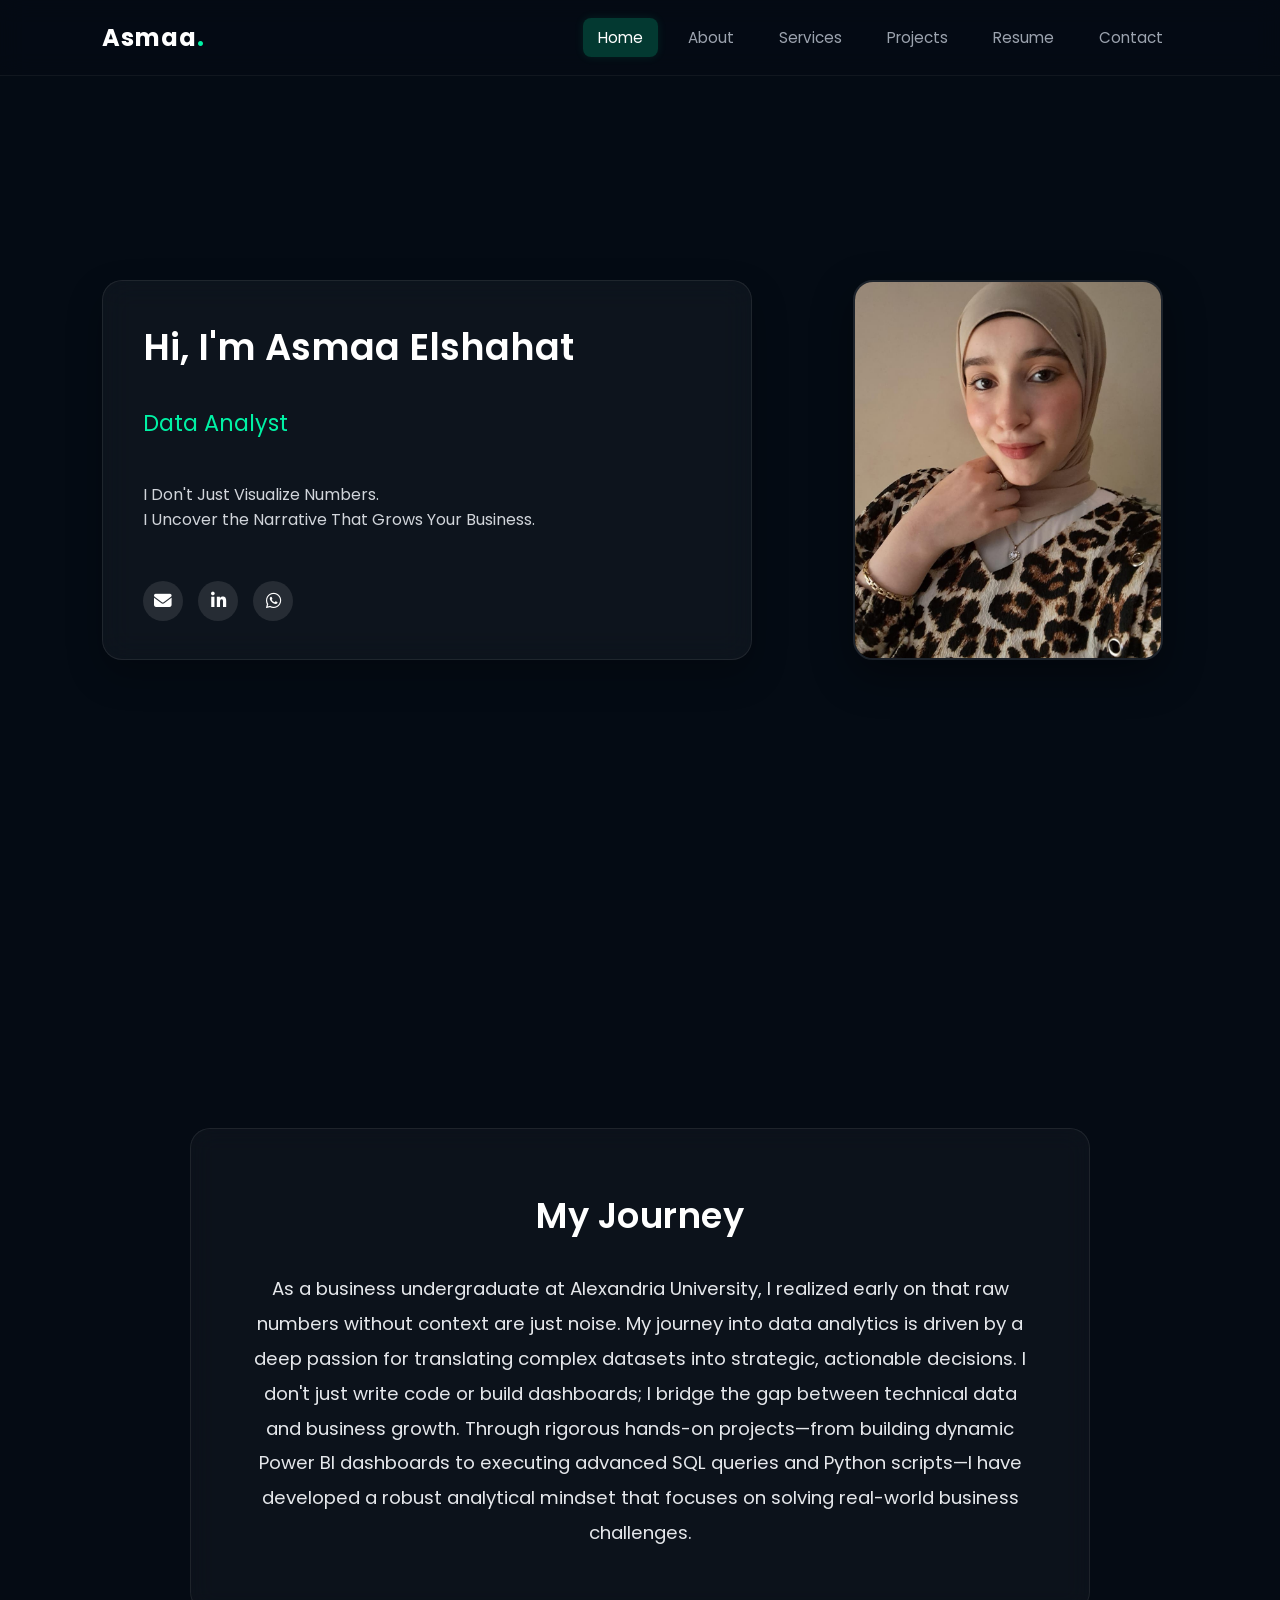
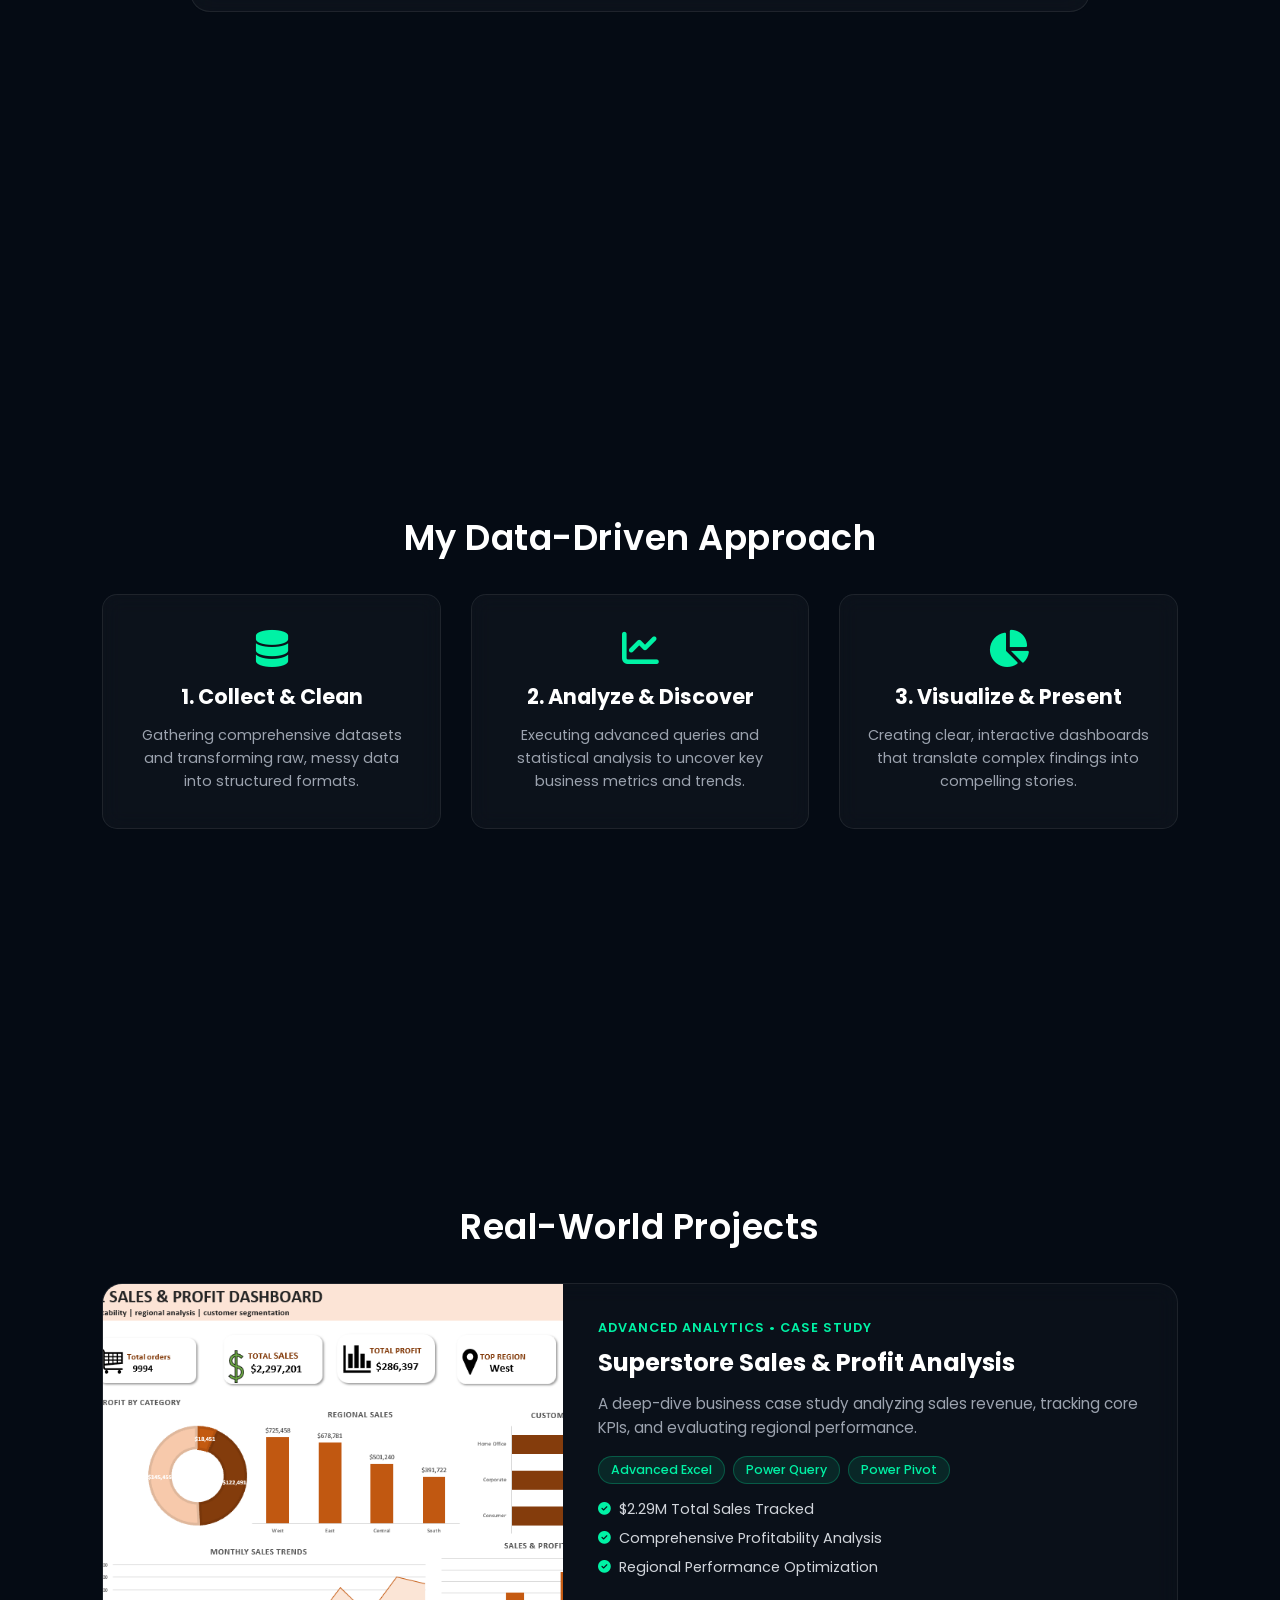
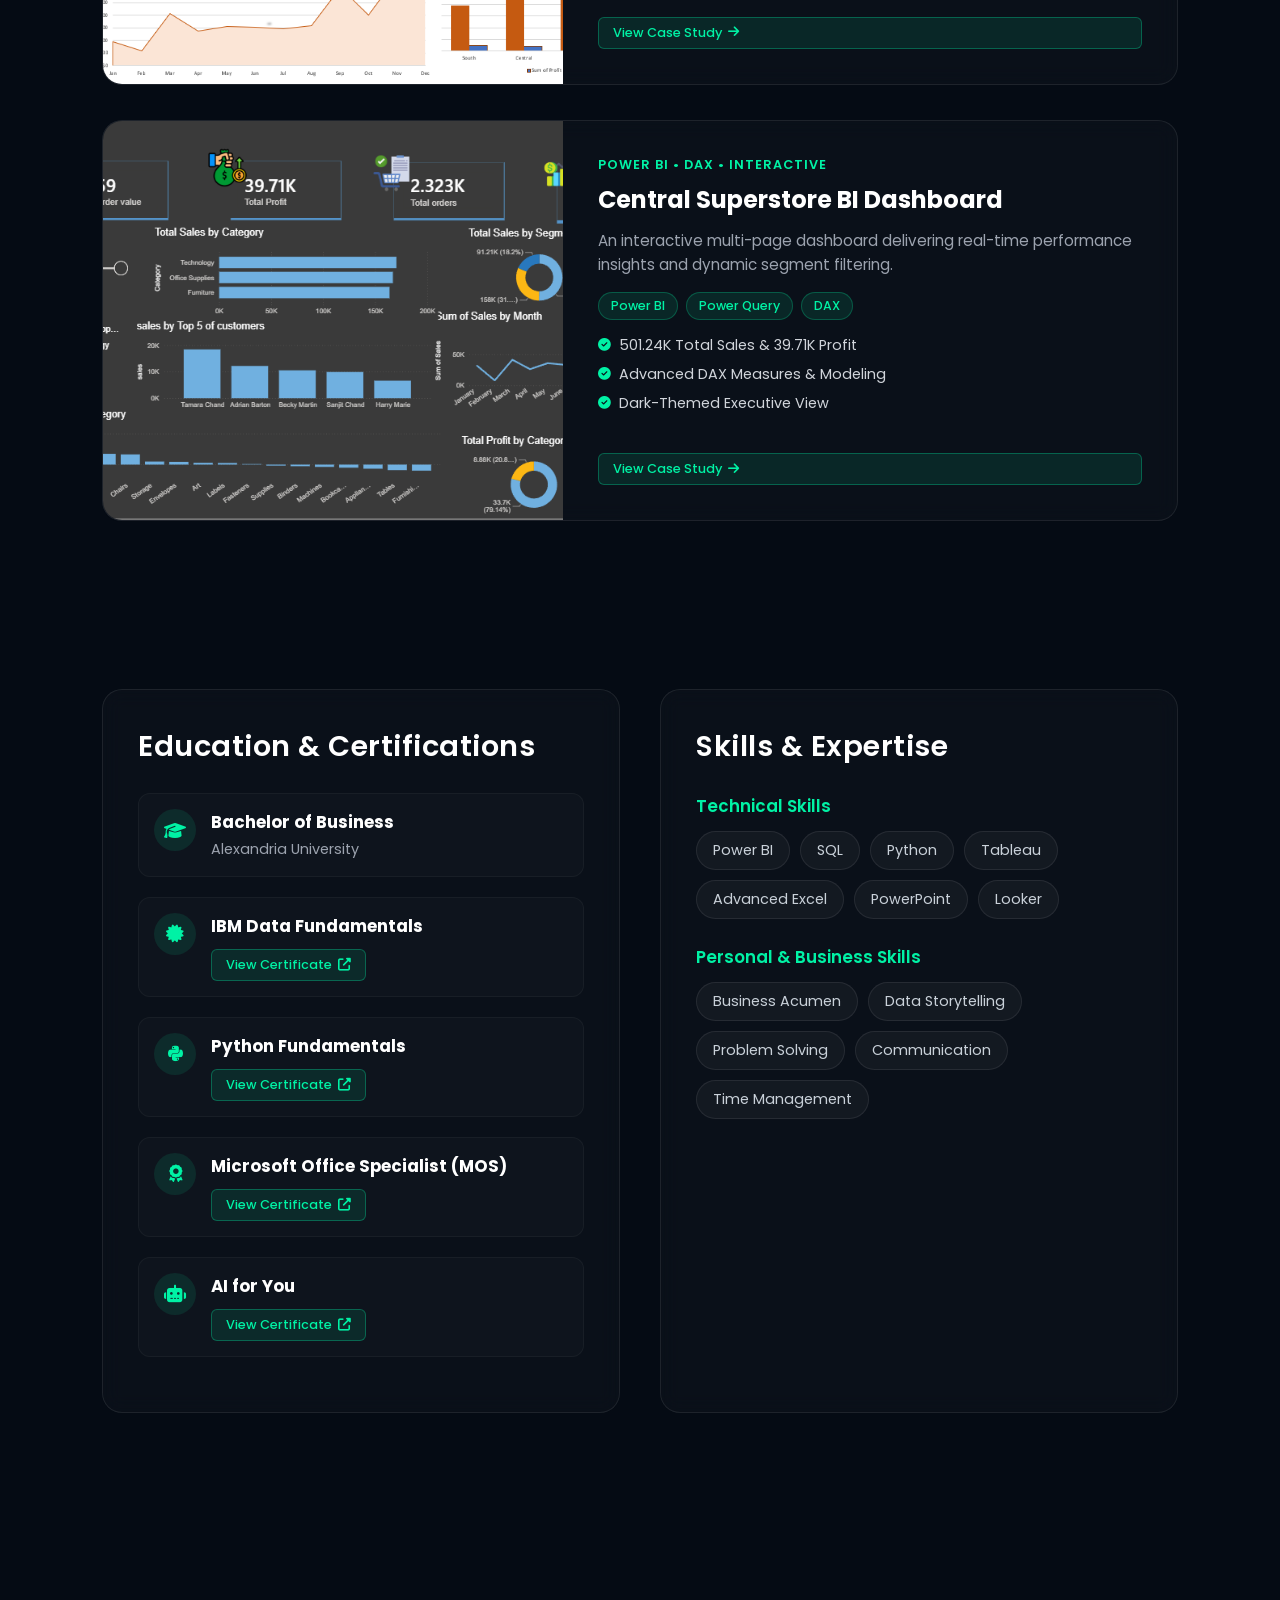
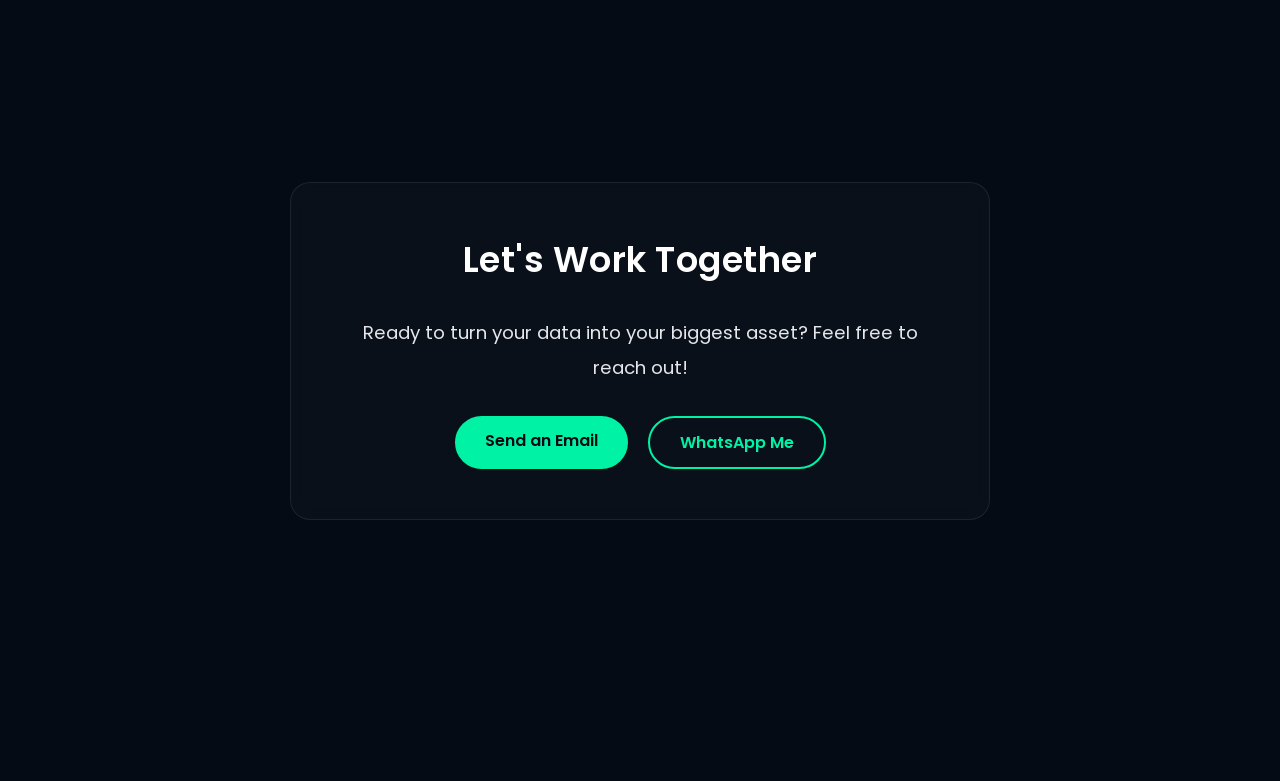
==== index.html @ bcb210ab "Add files via upload" ====
<!DOCTYPE html>
<html lang="en">
<head>
    <meta charset="UTF-8">
    <meta name="viewport" content="width=device-width, initial-scale=1.0">
    <title>Asmaa Elshahat | Data Analyst</title>
    <!-- خطوط جوجل -->
    <link href="https://fonts.googleapis.com/css2?family=Poppins:wght@300;400;500;600;700&display=swap" rel="stylesheet">
    <!-- الأيقونات -->
    <link rel="stylesheet" href="https://cdnjs.cloudflare.com/ajax/libs/font-awesome/6.4.0/css/all.min.css">
    <link rel="stylesheet" href="style.css">
</head>
<body>

    <!-- فيديو الخلفية -->
    <video autoplay muted loop playsinline preload="auto" id="bg-video">
        <source src="bg-video.mp4" type="video/mp4">
    </video>
    <div class="overlay"></div>

    <!-- شريط التنقل العلوي -->
    <header class="navbar">
        <div class="nav-brand">Asmaa<span>.</span></div>
        <nav class="nav-links">
            <a href="#home" class="nav-link active">Home</a>
            <a href="#about" class="nav-link">About</a>
            <a href="#services" class="nav-link">Services</a>
            <a href="#projects" class="nav-link">Projects</a>
            <a href="#resume" class="nav-link">Resume</a>
            <a href="#contact" class="nav-link">Contact</a>
        </nav>
    </header>

    <!-- 1. سكشن الواجهة (Home) - متظبط بمحاذاة تامة مع الصورة -->
    <section id="home" class="hero-section">
        <div class="hero-container">
            <div class="hero-content">
                <h1>Hi, I'm Asmaa Elshahat</h1>
                <h2>Data Analyst</h2>
                <p>
                    I Don't Just Visualize Numbers.<br>
                    I Uncover the Narrative That Grows Your Business.
                </p>
                <div class="social-icons">
                    <a href="mailto:asmaaelshahat024@gmail.com" title="Email"><i class="fas fa-envelope"></i></a>
                    <a href="https://www.linkedin.com/in/asmaa-elshahat-497501361" target="_blank" title="LinkedIn"><i class="fab fa-linkedin-in"></i></a>
                    <a href="https://wa.me/201010930621" target="_blank" title="WhatsApp"><i class="fab fa-whatsapp"></i></a>
                </div>
            </div>
            <div class="hero-image">
                <img src="photo.jpg.jpeg" alt="Asmaa Elshahat">
            </div>
        </div>
    </section>

    <!-- 2. سكشن من أنا (About) -->
    <section id="about" class="story-section">
        <div class="story-container">
            <h2 class="section-title">My Journey</h2>
            <p class="story-text">
                As a business undergraduate at Alexandria University, I realized early on that raw numbers without context are just noise. My journey into data analytics is driven by a deep passion for translating complex datasets into strategic, actionable decisions. I don't just write code or build dashboards; I bridge the gap between technical data and business growth. Through rigorous hands-on projects—from building dynamic Power BI dashboards to executing advanced SQL queries and Python scripts—I have developed a robust analytical mindset that focuses on solving real-world business challenges.
            </p>
        </div>
    </section>

    <!-- 3. سكشن الخدمات (Services) -->
    <section id="services" class="services-section">
        <h2 class="section-title">My Data-Driven Approach</h2>
        <div class="cards-container">
            <div class="card">
                <i class="fas fa-database"></i>
                <h3>1. Collect & Clean</h3>
                <p>Gathering comprehensive datasets and transforming raw, messy data into structured formats.</p>
            </div>
            <div class="card">
                <i class="fas fa-chart-line"></i>
                <h3>2. Analyze & Discover</h3>
                <p>Executing advanced queries and statistical analysis to uncover key business metrics and trends.</p>
            </div>
            <div class="card">
                <i class="fas fa-chart-pie"></i>
                <h3>3. Visualize & Present</h3>
                <p>Creating clear, interactive dashboards that translate complex findings into compelling stories.</p>
            </div>
        </div>
    </section>

    <!-- 4. سكشن المشاريع الاحترافي (Featured Rows) -->
    <section id="projects" class="projects-section">
        <h2 class="section-title">Real-World Projects</h2>
        <div class="projects-wrapper">
            
            <!-- المشروع الأول: الإكسيل -->
            <div class="project-row">
                <div class="project-img-box">
                    <img src="Screenshot 2026-08-13 173542.png" alt="Superstore Excel Dashboard">
                </div>
                <div class="project-details">
                    <span class="project-tag">Advanced Analytics • Case Study</span>
                    <h3>Superstore Sales & Profit Analysis</h3>
                    <p class="project-desc">A deep-dive business case study analyzing sales revenue, tracking core KPIs, and evaluating regional performance.</p>
                    <div class="tech-tags">
                        <span>Advanced Excel</span>
                        <span>Power Query</span>
                        <span>Power Pivot</span>
                    </div>
                    <ul class="project-highlights">
                        <li><i class="fas fa-check-circle"></i> $2.29M Total Sales Tracked</li>
                        <li><i class="fas fa-check-circle"></i> Comprehensive Profitability Analysis</li>
                        <li><i class="fas fa-check-circle"></i> Regional Performance Optimization</li>
                    </ul>
                    <a href="superstore.html" class="cert-btn">View Case Study <i class="fa-solid fa-arrow-right"></i></a>
                </div>
            </div>

            <!-- المشروع الثاني: باور بي آي -->
            <div class="project-row">
                <div class="project-img-box">
                    <img src="Screenshot 2026-08-29 004332.png" alt="Central Superstore Power BI Dashboard">
                </div>
                <div class="project-details">
                    <span class="project-tag">Power BI • DAX • Interactive</span>
                    <h3>Central Superstore BI Dashboard</h3>
                    <p class="project-desc">An interactive multi-page dashboard delivering real-time performance insights and dynamic segment filtering.</p>
                    <div class="tech-tags">
                        <span>Power BI</span>
                        <span>Power Query</span>
                        <span>DAX</span>
                    </div>
                    <ul class="project-highlights">
                        <li><i class="fas fa-check-circle"></i> 501.24K Total Sales & 39.71K Profit</li>
                        <li><i class="fas fa-check-circle"></i> Advanced DAX Measures & Modeling</li>
                        <li><i class="fas fa-check-circle"></i> Dark-Themed Executive View</li>
                    </ul>
                    <a href="powerbi.html" class="cert-btn">View Case Study <i class="fa-solid fa-arrow-right"></i></a>
                </div>
            </div>

        </div>
    </section>

    <!-- 5. سكشن التعليم والشهادات والمهارات (Resume) -->
    <section id="resume" class="resume-section">
        <div class="resume-container">
            
            <!-- العمود الأول: التعليم والشهادات -->
            <div class="resume-col">
                <h2 class="section-title" style="text-align: left; font-size: 1.8rem; margin-bottom: 25px;">Education & Certifications</h2>
                
                <div class="resume-item">
                    <div class="icon-box"><i class="fas fa-graduation-cap"></i></div>
                    <div class="item-details">
                        <h3>Bachelor of Business</h3>
                        <p>Alexandria University</p>
                    </div>
                </div>
                
                <div class="resume-item">
                    <div class="icon-box"><i class="fas fa-certificate"></i></div>
                    <div class="item-details">
                        <h3>IBM Data Fundamentals</h3>
                        <a href="ibm.cert.pdf" target="_blank" class="cert-btn">View Certificate <i class="fas fa-external-link-alt"></i></a>
                    </div>
                </div>

                <div class="resume-item">
                    <div class="icon-box"><i class="fab fa-python"></i></div>
                    <div class="item-details">
                        <h3>Python Fundamentals</h3>
                        <a href="python1.cert.pdf" target="_blank" class="cert-btn">View Certificate <i class="fas fa-external-link-alt"></i></a>
                    </div>
                </div>

                <div class="resume-item">
                    <div class="icon-box"><i class="fas fa-award"></i></div>
                    <div class="item-details">
                        <h3>Microsoft Office Specialist (MOS)</h3>
                        <a href="MOS.cert.pdf" target="_blank" class="cert-btn">View Certificate <i class="fas fa-external-link-alt"></i></a>
                    </div>
                </div>

                <!-- شهادة AI For You -->
                <div class="resume-item">
                    <div class="icon-box"><i class="fas fa-robot"></i></div>
                    <div class="item-details">
                        <h3>AI for You</h3>
                        <a href="ai.cert.pdf" target="_blank" class="cert-btn">View Certificate <i class="fas fa-external-link-alt"></i></a>
                    </div>
                </div>
            </div>
            
            <!-- العمود الثاني: المهارات الفنية والشخصية -->
            <div class="resume-col">
                <h2 class="section-title" style="text-align: left; font-size: 1.8rem; margin-bottom: 25px;">Skills & Expertise</h2>
                
                <div class="skill-category-title">Technical Skills</div>
                <div class="skills-list" style="margin-bottom: 25px;">
                    <span>Power BI</span>
                    <span>SQL</span>
                    <span>Python</span>
                    <span>Tableau</span>
                    <span>Advanced Excel</span>
                    <span>PowerPoint</span>
                    <span>Looker</span>
                </div>

                <div class="skill-category-title">Personal & Business Skills</div>
                <div class="skills-list">
                    <span>Business Acumen</span>
                    <span>Data Storytelling</span>
                    <span>Problem Solving</span>
                    <span>Communication</span>
                    <span>Time Management</span>
                </div>
            </div>
            
        </div>
    </section>

    <!-- 6. سكشن التواصل (Contact) -->
    <section id="contact" class="contact-section">
        <div class="contact-container">
            <h2 class="section-title">Let's Work Together</h2>
            <p class="story-text">Ready to turn your data into your biggest asset? Feel free to reach out!</p>
            <div class="contact-buttons">
                <a href="mailto:asmaaelshahat024@gmail.com" class="btn">Send an Email</a>
                <a href="https://wa.me/201010930621" class="btn btn-outline" target="_blank">WhatsApp Me</a>
            </div>
        </div>
    </section>

    <!-- كود الجافاسكريبت لإنارة العناوين -->
    <script>
        const sections = document.querySelectorAll("section");
        const navLinks = document.querySelectorAll(".nav-link");

        const observerOptions = {
            root: null,
            rootMargin: "0px",
            threshold: 0.4
        };

        const observer = new IntersectionObserver((entries) => {
            entries.forEach(entry => {
                if (entry.isIntersecting) {
                    const id = entry.target.getAttribute("id");
                    navLinks.forEach(link => {
                        link.classList.remove("active");
                        if (link.getAttribute("href") === `#${id}`) {
                            link.classList.add("active");
                        }
                    });
                }
            });
        }, observerOptions);

        sections.forEach(section => {
            observer.observe(section);
        });
    </script>
</body>
</html>
---- style.css ----
* {
    margin: 0;
    padding: 0;
    box-sizing: border-box;
    font-family: 'Poppins', sans-serif;
    scroll-behavior: smooth;
}

body {
    background-color: #050b14;
    color: #ffffff;
    overflow-x: hidden;
}

#bg-video {
    position: fixed;
    top: 0;
    left: 0;
    width: 100vw;
    height: 100vh;
    object-fit: cover;
    z-index: -2;
}

.overlay {
    position: fixed;
    top: 0;
    left: 0;
    width: 100vw;
    height: 100vh;
    background: rgba(5, 11, 20, 0.55);
    z-index: -1;
}

/* Navbar */
.navbar {
    position: fixed;
    top: 0;
    left: 0;
    width: 100%;
    display: flex;
    justify-content: space-between;
    align-items: center;
    padding: 18px 8%;
    background: rgba(5, 11, 20, 0.85);
    backdrop-filter: blur(12px);
    z-index: 1000;
    border-bottom: 1px solid rgba(255, 255, 255, 0.05);
}

.nav-brand {
    font-size: 1.5rem;
    font-weight: 700;
    color: #ffffff;
    letter-spacing: 1px;
}

.nav-brand span {
    color: #00f2a5;
}

.nav-links {
    display: flex;
    gap: 15px;
}

.nav-links a {
    text-decoration: none;
    color: #9ca3af;
    font-size: 0.95rem;
    transition: all 0.3s ease;
    padding: 8px 15px;
    border-radius: 8px;
}

.nav-links a:hover,
.nav-links a.active {
    color: #ffffff;
    background: rgba(0, 242, 165, 0.2);
    box-shadow: 0 0 10px rgba(0, 242, 165, 0.1);
}

/* Sections Global */
section {
    width: 100%;
    min-height: 100vh;
    padding: 100px 8% 60px 8%;
    display: flex;
    flex-direction: column;
    justify-content: center;
}

.section-title {
    font-size: 2.2rem;
    margin-bottom: 30px;
    color: #ffffff;
    font-weight: 600;
    text-align: center;
    letter-spacing: 0.5px;
}

/* AI Badges */
.ai-badge {
    display: inline-flex;
    align-items: center;
    gap: 8px;
    background: rgba(0, 242, 165, 0.1);
    color: #00f2a5;
    padding: 6px 16px;
    border-radius: 20px;
    font-size: 0.85rem;
    font-weight: 500;
    border: 1px solid rgba(0, 242, 165, 0.3);
    margin-bottom: 20px;
}

.ai-badge-sm {
    display: inline-flex;
    align-items: center;
    gap: 6px;
    background: rgba(0, 242, 165, 0.08);
    color: #00f2a5;
    padding: 4px 12px;
    border-radius: 15px;
    font-size: 0.75rem;
    font-weight: 500;
    border: 1px solid rgba(0, 242, 165, 0.2);
}

/* Home Section - متظبط بالمللي: عريض وملموم واسمك في سطر واحد */
.hero-section {
    flex-direction: row;
    align-items: center;
    min-height: 100vh;
}

.hero-container {
    display: flex;
    align-items: stretch;
    justify-content: space-between;
    width: 100%;
    max-width: 1200px;
    margin: 0 auto;
    gap: 40px;
}

.hero-content {
    flex: 1.3;
    max-width: 650px; 
    background: rgba(255, 255, 255, 0.04);
    backdrop-filter: blur(15px);
    border: 1px solid rgba(255, 255, 255, 0.08);
    padding: 38px 40px; /* ملموم وعريض من غير طول زيادة */
    border-radius: 20px;
    box-shadow: 0 15px 35px rgba(0,0,0,0.25);
    display: flex;
    flex-direction: column;
    justify-content: space-between;
}

.hero-content h1 {
    font-size: 2.3rem; /* حجم مظبوط جداً عشان الاسم يدخل في سطر واحد مريح */
    font-weight: 600;
    margin-bottom: 5px;
    white-space: nowrap; /* إجبار الاسم يفضل في سطر واحد زي الصورة السليمة */
}

.hero-content h2 {
    font-size: 1.4rem;
    font-weight: 400;
    color: #00f2a5;
    margin-bottom: 15px;
}

.hero-content p {
    font-size: 1rem;
    color: #d1d5db;
    line-height: 1.6;
    margin-bottom: 22px;
}

.social-icons {
    display: flex;
    gap: 15px;
}

.social-icons a {
    display: flex;
    align-items: center;
    justify-content: center;
    width: 40px;
    height: 40px;
    background: rgba(255, 255, 255, 0.1);
    border-radius: 50%;
    color: #ffffff;
    font-size: 1.1rem;
    transition: 0.3s ease;
    text-decoration: none;
}

.social-icons a:hover {
    background: #00f2a5;
    color: #050b14;
    transform: translateY(-5px);
}

.hero-image {
    flex: 0 0 340px;
    display: flex;
    justify-content: center;
}

.hero-image img {
    width: 310px;
    height: 380px; /* متناسق تماماً مع طول المربع الشمال */
    border-radius: 20px;
    border: 2px solid rgba(255, 255, 255, 0.1);
    object-fit: cover;
    box-shadow: 0 15px 40px rgba(0, 0, 0, 0.4);
}

/* About Section */
.story-container {
    max-width: 900px;
    margin: 0 auto;
    background: rgba(255, 255, 255, 0.03);
    border: 1px solid rgba(255, 255, 255, 0.08);
    backdrop-filter: blur(12px);
    padding: 60px;
    border-radius: 20px;
    text-align: center;
}

.story-text {
    color: #e5e7eb;
    font-size: 1.15rem;
    line-height: 1.9;
}

/* Services Section */
.cards-container {
    display: flex;
    gap: 30px;
    max-width: 1200px;
    width: 100%;
    margin: 0 auto;
    justify-content: center;
}

.card {
    flex: 1;
    background: rgba(255, 255, 255, 0.03);
    border: 1px solid rgba(255, 255, 255, 0.08);
    backdrop-filter: blur(10px);
    padding: 35px 25px;
    border-radius: 15px;
    text-align: center;
    transition: 0.3s ease;
}

.card:hover {
    transform: translateY(-8px);
    border-color: #00f2a5;
    background: rgba(255, 255, 255, 0.05);
}

.card i {
    font-size: 2.3rem;
    color: #00f2a5;
    margin-bottom: 15px;
}

.card h3 {
    font-size: 1.3rem;
    margin-bottom: 12px;
    color: #ffffff;
}

.card p {
    color: #9ca3af;
    font-size: 0.9rem;
    line-height: 1.6;
}

/* Projects Section - Featured Rows Layout */
.projects-wrapper {
    display: flex;
    flex-direction: column;
    gap: 35px;
    max-width: 1100px;
    margin: 0 auto;
}

.project-row {
    display: flex;
    background: rgba(255, 255, 255, 0.025);
    border: 1px solid rgba(255, 255, 255, 0.08);
    border-radius: 20px;
    overflow: hidden;
    transition: all 0.4s ease;
    backdrop-filter: blur(10px);
}

.project-row:hover {
    border-color: rgba(0, 242, 165, 0.4);
    box-shadow: 0 15px 35px rgba(0,0,0,0.4);
    background: rgba(255, 255, 255, 0.04);
}

.project-img-box {
    flex: 1.1;
    overflow: hidden;
}

.project-img-box img {
    width: 100%;
    height: 100%;
    object-fit: cover;
    transition: transform 0.5s ease;
}

.project-row:hover .project-img-box img {
    transform: scale(1.03);
}

.project-details {
    flex: 1.3;
    padding: 35px;
    display: flex;
    flex-direction: column;
    justify-content: center;
}

.project-tag {
    color: #00f2a5;
    font-size: 0.8rem;
    font-weight: 600;
    text-transform: uppercase;
    letter-spacing: 1px;
    margin-bottom: 8px;
}

.project-details h3 {
    color: #ffffff;
    font-size: 1.5rem;
    margin-bottom: 12px;
}

.project-desc {
    color: #9ca3af;
    font-size: 0.95rem;
    line-height: 1.6;
    margin-bottom: 15px;
}

.tech-tags {
    display: flex;
    flex-wrap: wrap;
    gap: 8px;
    margin-bottom: 15px;
}

.tech-tags span {
    background: rgba(0, 242, 165, 0.1);
    color: #00f2a5;
    padding: 4px 12px;
    border-radius: 20px;
    font-size: 0.78rem;
    border: 1px solid rgba(0, 242, 165, 0.25);
    font-weight: 500;
}

.project-highlights {
    list-style: none;
    padding: 0;
    margin-bottom: 25px;
}

.project-highlights li {
    color: #d1d5db;
    font-size: 0.9rem;
    margin-bottom: 8px;
    display: flex;
    align-items: center;
    gap: 8px;
}

.project-highlights li i {
    color: #00f2a5;
    font-size: 0.8rem;
}

/* Resume Section */
.resume-container {
    display: flex;
    gap: 40px;
    max-width: 1100px;
    margin: 0 auto;
    width: 100%;
}

.resume-col {
    flex: 1;
    background: rgba(255, 255, 255, 0.025);
    border: 1px solid rgba(255, 255, 255, 0.08);
    padding: 35px;
    border-radius: 20px;
    backdrop-filter: blur(10px);
}

.resume-item {
    display: flex;
    align-items: flex-start;
    margin-bottom: 20px;
    background: rgba(255, 255, 255, 0.02);
    padding: 15px;
    border-radius: 12px;
    border: 1px solid rgba(255, 255, 255, 0.04);
}

.icon-box {
    width: 42px;
    height: 42px;
    background: rgba(0, 242, 165, 0.1);
    color: #00f2a5;
    border-radius: 50%;
    display: flex;
    align-items: center;
    justify-content: center;
    font-size: 1.1rem;
    margin-right: 15px;
    flex-shrink: 0;
}

.item-details h3 {
    color: #ffffff;
    font-size: 1.05rem;
    margin-bottom: 4px;
}

.item-details p {
    color: #9ca3af;
    line-height: 1.5;
    font-size: 0.9rem;
}

.skill-category-title {
    font-size: 1.05rem;
    color: #00f2a5;
    margin-bottom: 12px;
    font-weight: 600;
}

.cert-btn {
    display: inline-flex;
    align-items: center;
    gap: 6px;
    padding: 6px 14px;
    background: rgba(0, 242, 165, 0.1);
    color: #00f2a5;
    font-size: 0.8rem;
    font-weight: 500;
    text-decoration: none;
    border: 1px solid rgba(0, 242, 165, 0.3);
    border-radius: 6px;
    transition: 0.3s;
    margin-top: 6px;
}

.cert-btn:hover {
    background: #00f2a5;
    color: #050b14;
    border-color: #00f2a5;
}

.skills-list {
    display: flex;
    flex-wrap: wrap;
    gap: 10px;
}

.skills-list span {
    background: rgba(255, 255, 255, 0.04);
    color: #c9d1d9;
    padding: 8px 16px;
    border-radius: 20px;
    font-size: 0.9rem;
    border: 1px solid rgba(255, 255, 255, 0.08);
    transition: 0.3s;
}

.skills-list span:hover {
    background: rgba(0, 242, 165, 0.1);
    color: #00f2a5;
    border-color: rgba(0, 242, 165, 0.3);
    transform: translateY(-2px);
}

/* Contact Section */
.contact-container {
    max-width: 700px;
    margin: 0 auto;
    text-align: center;
    background: rgba(255, 255, 255, 0.025);
    border: 1px solid rgba(255, 255, 255, 0.08);
    padding: 50px;
    border-radius: 20px;
    backdrop-filter: blur(10px);
}

.contact-buttons {
    display: flex;
    justify-content: center;
    gap: 20px;
    margin-top: 30px;
}

.btn {
    padding: 12px 30px;
    background: #00f2a5;
    color: #050b14;
    text-decoration: none;
    font-weight: 600;
    border-radius: 30px;
    transition: 0.3s;
    font-size: 1rem;
}

.btn:hover {
    background: #ffffff;
    transform: translateY(-3px);
}

.btn-outline {
    background: transparent;
    color: #00f2a5;
    border: 2px solid #00f2a5;
}

.btn-outline:hover {
    background: #00f2a5;
    color: #050b14;
}

/* Responsive */
@media (max-width: 900px) {
    .project-row, .resume-container, .cards-container, .hero-container {
        flex-direction: column;
    }
}
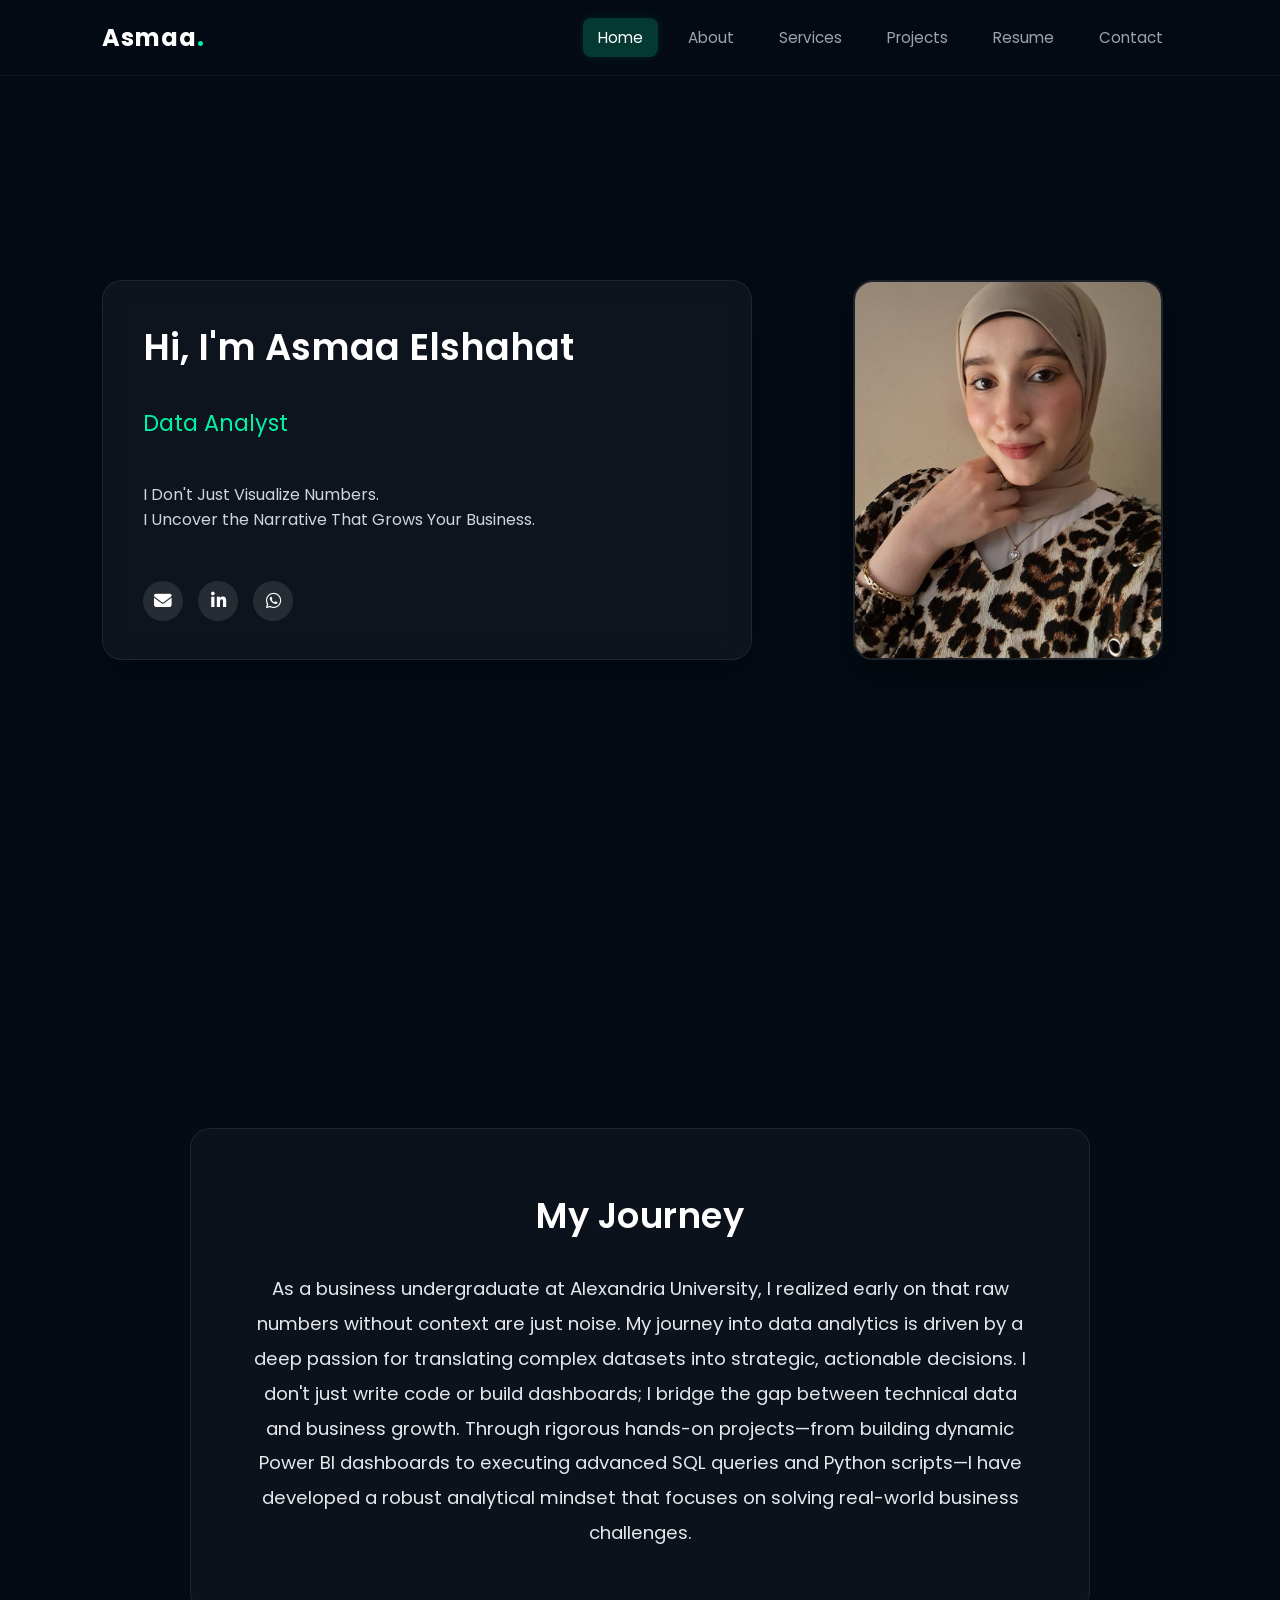
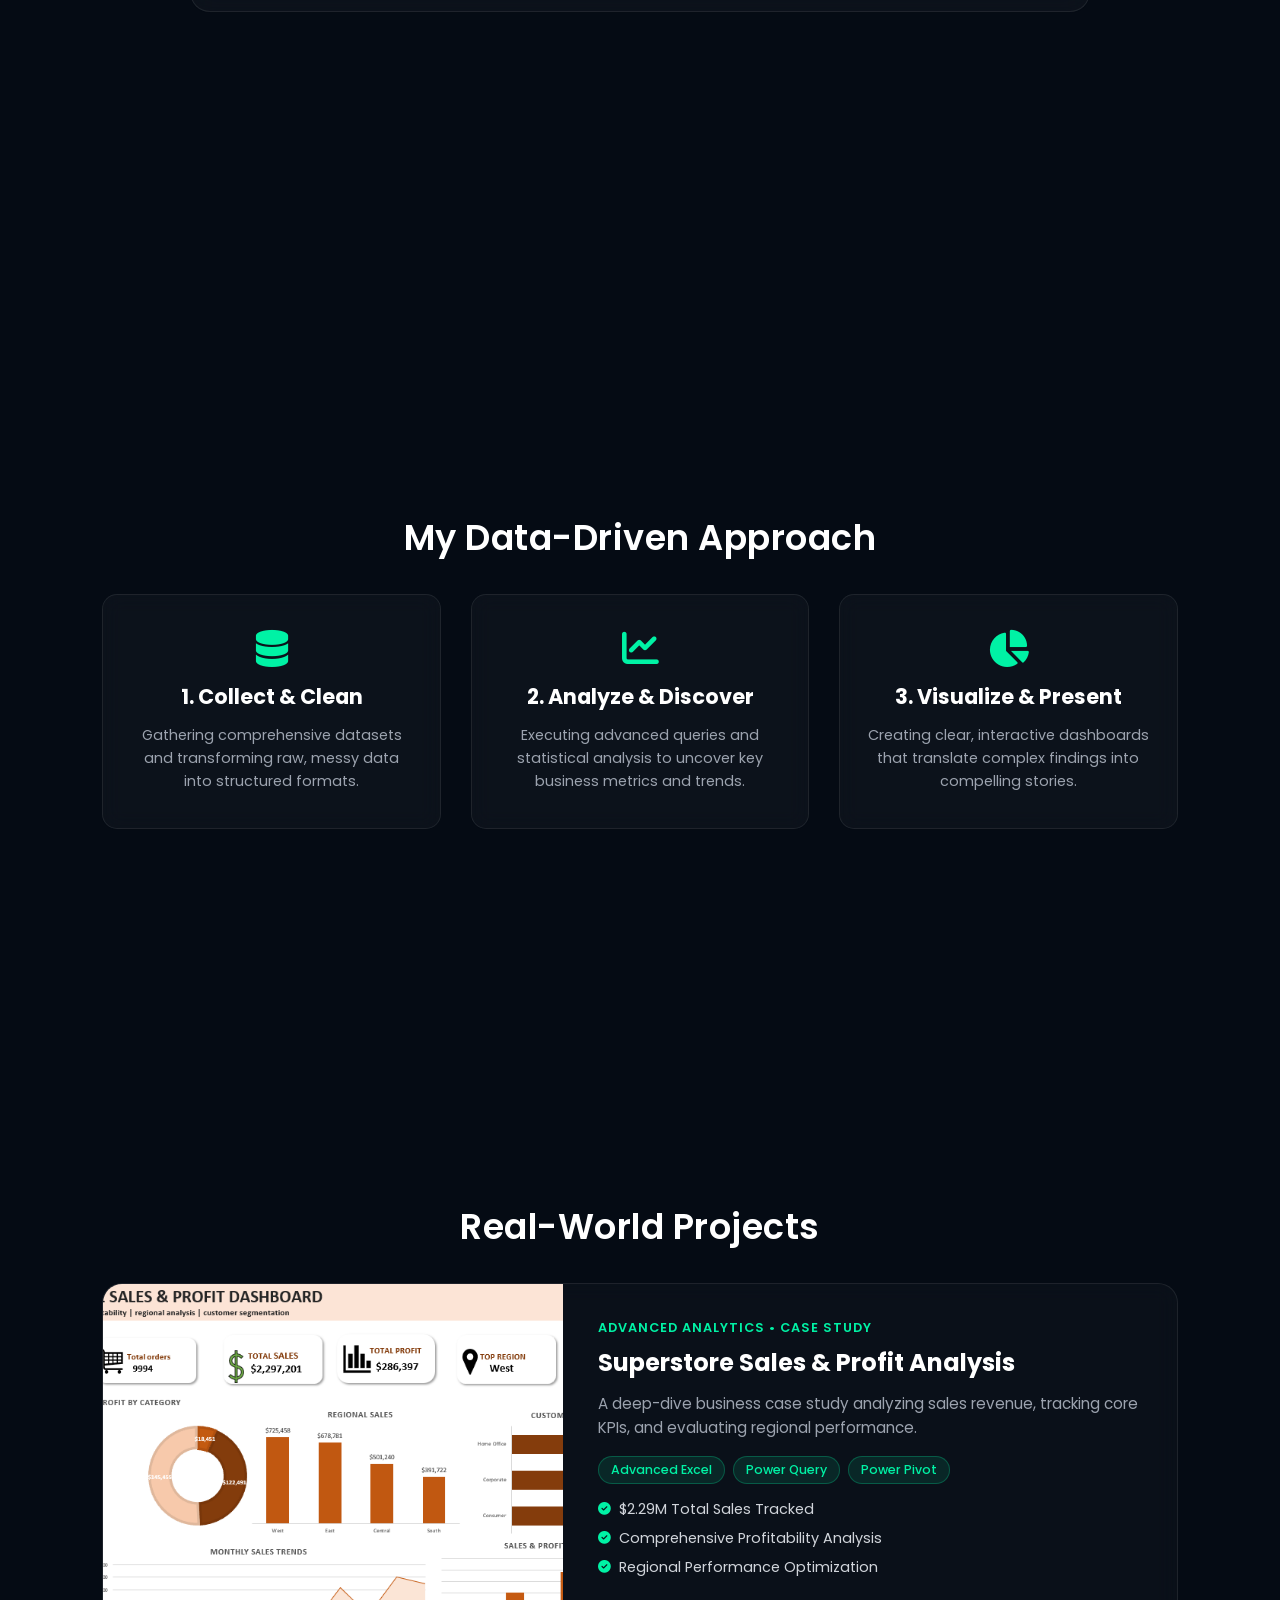
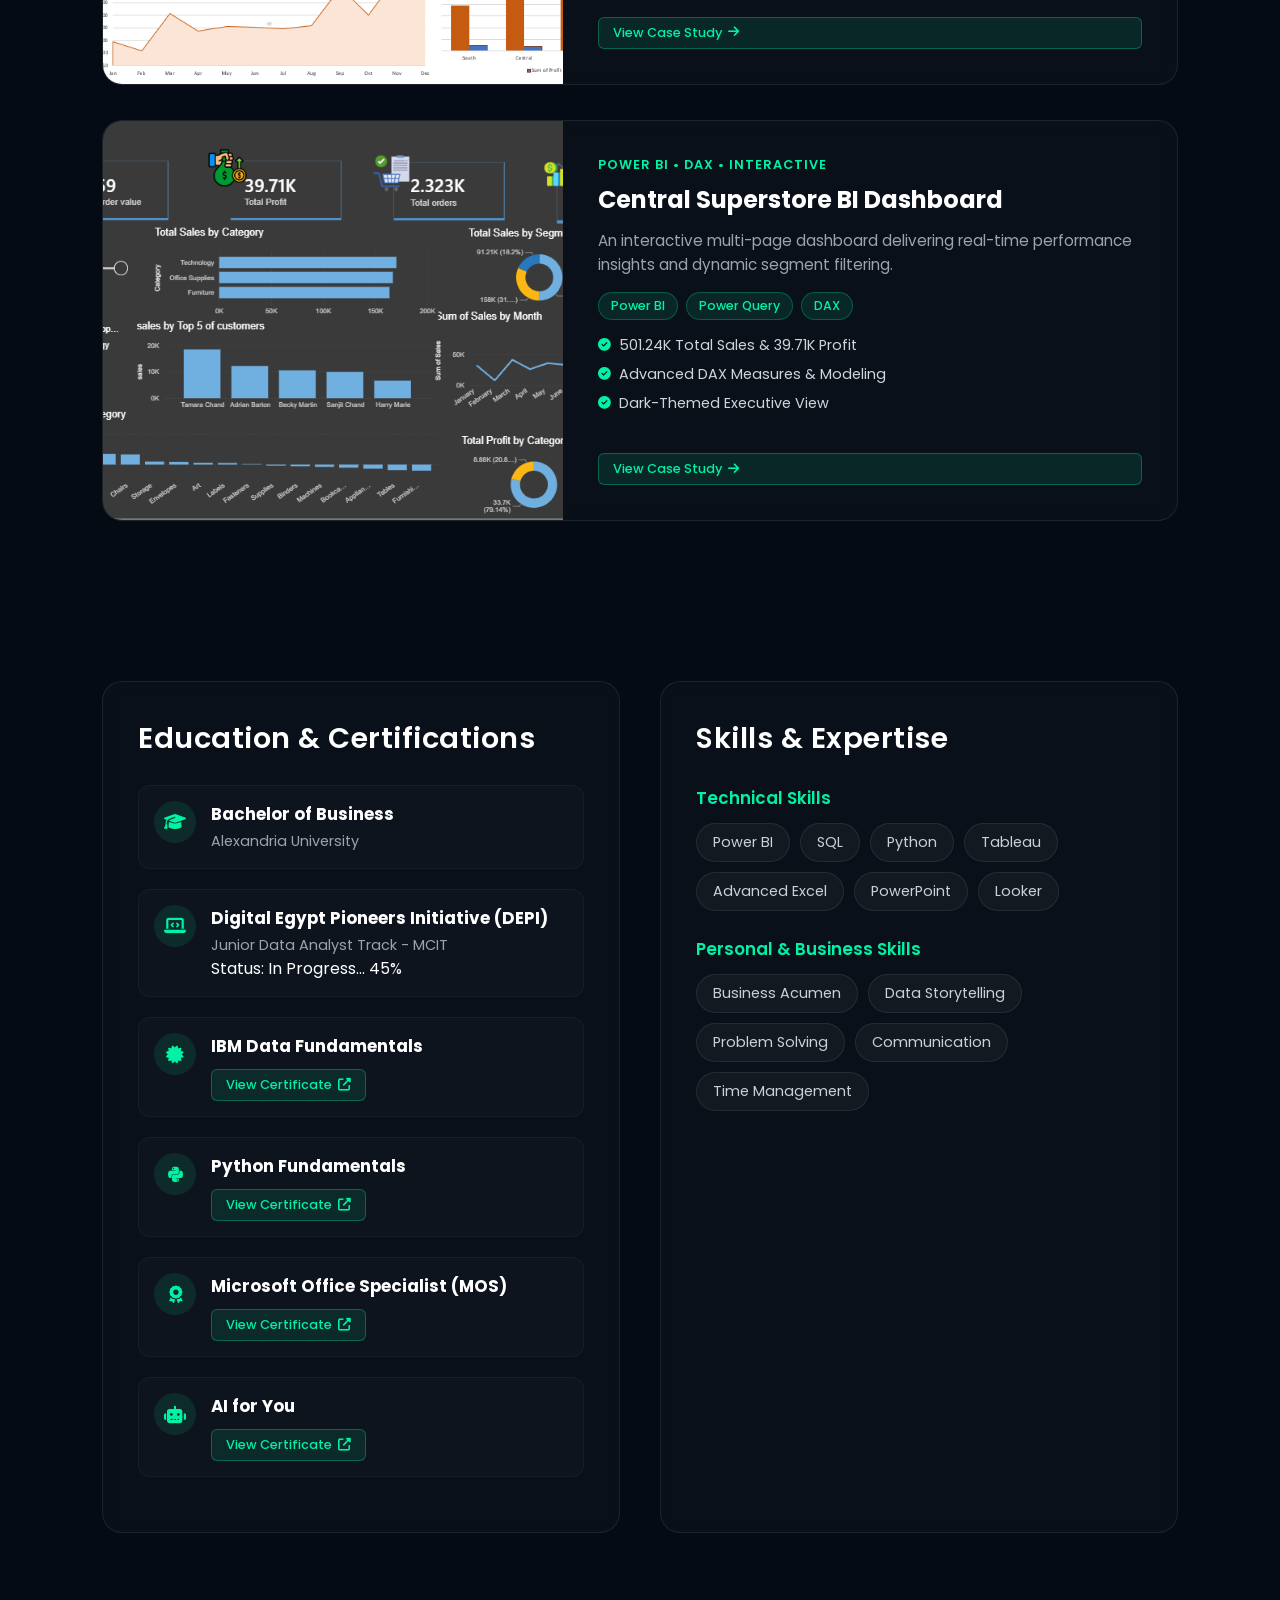
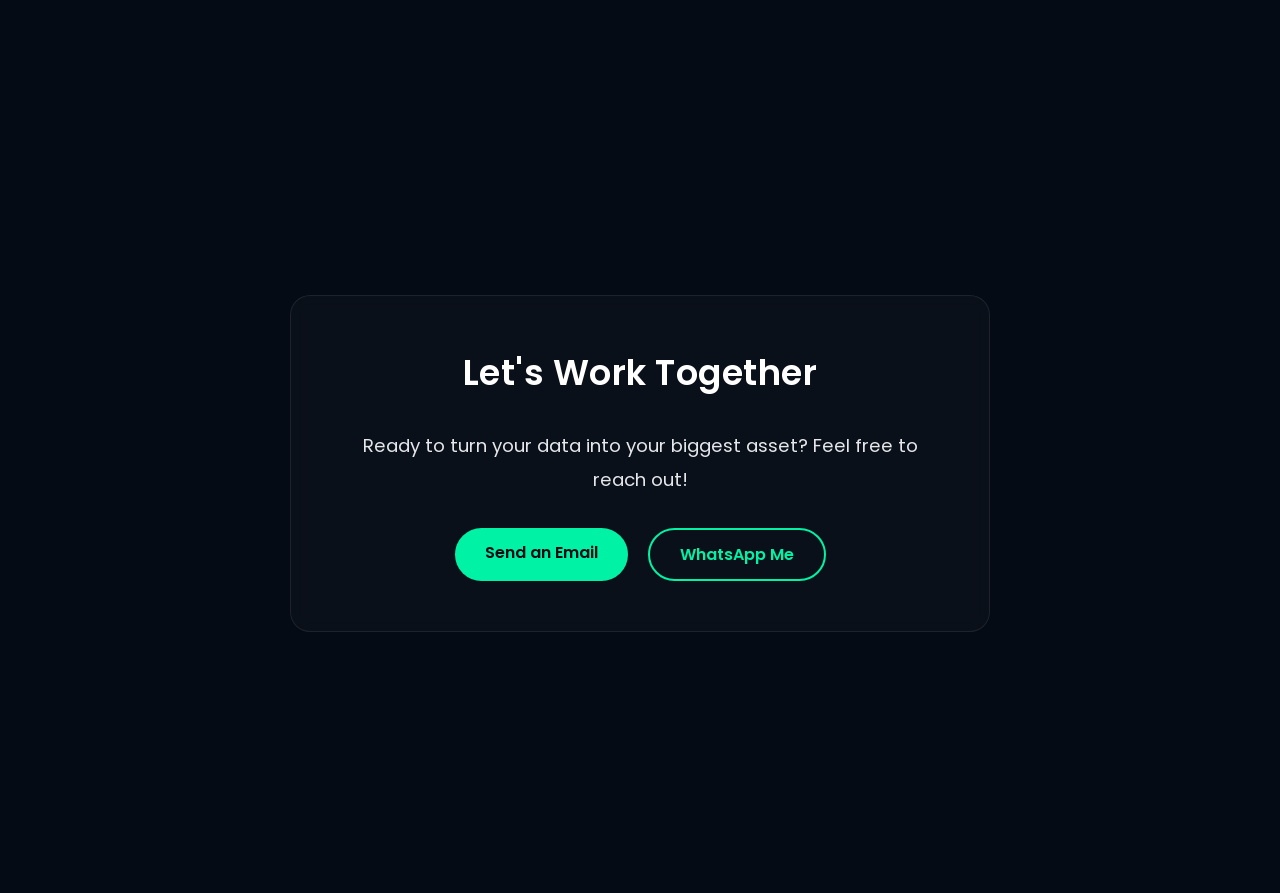
==== commit f31ba1f1: "Add files via upload" ====
--- a/index.html
+++ b/index.html
@@ -138,8 +138,7 @@
 
         </div>
     </section>
-
-    <!-- 5. سكشن التعليم والشهادات والمهارات (Resume) -->
+<!-- 5. سكشن التعليم والشهادات والمهارات (Resume) -->
     <section id="resume" class="resume-section">
         <div class="resume-container">
             
@@ -147,6 +146,7 @@
             <div class="resume-col">
                 <h2 class="section-title" style="text-align: left; font-size: 1.8rem; margin-bottom: 25px;">Education & Certifications</h2>
                 
+                <!-- الجامعة -->
                 <div class="resume-item">
                     <div class="icon-box"><i class="fas fa-graduation-cap"></i></div>
                     <div class="item-details">
@@ -154,7 +154,28 @@
                         <p>Alexandria University</p>
                     </div>
                 </div>
+
+                <!-- منحة DEPI (مع شريط التحميل) -->
+                <div class="resume-item">
+                    <div class="icon-box"><i class="fas fa-laptop-code"></i></div>
+                    <div class="item-details" style="width: 100%;">
+                        <h3>Digital Egypt Pioneers Initiative (DEPI)</h3>
+                        <p>Junior Data Analyst Track - MCIT</p>
+                        
+                        <!-- شريط التحميل -->
+                        <div class="progress-container">
+                            <div class="progress-text">
+                                <span>Status: In Progress...</span>
+                                <span>45%</span>
+                            </div>
+                            <div class="progress-bg">
+                                <div class="progress-bar" style="width: 45%;"></div>
+                            </div>
+                        </div>
+                    </div>
+                </div>
                 
+                <!-- IBM -->
                 <div class="resume-item">
                     <div class="icon-box"><i class="fas fa-certificate"></i></div>
                     <div class="item-details">
@@ -163,6 +184,7 @@
                     </div>
                 </div>
 
+                <!-- Python -->
                 <div class="resume-item">
                     <div class="icon-box"><i class="fab fa-python"></i></div>
                     <div class="item-details">
@@ -171,6 +193,7 @@
                     </div>
                 </div>
 
+                <!-- MOS -->
                 <div class="resume-item">
                     <div class="icon-box"><i class="fas fa-award"></i></div>
                     <div class="item-details">
@@ -216,7 +239,6 @@
             
         </div>
     </section>
-
     <!-- 6. سكشن التواصل (Contact) -->
     <section id="contact" class="contact-section">
         <div class="contact-container">
@@ -258,5 +280,12 @@
             observer.observe(section);
         });
     </script>
+    <!-- كود إجباري عشان الفيديو يفضل يعيد نفسه وميوقفش أبداً -->
+    <script>
+        document.getElementById('bg-video').addEventListener('ended', function() {
+            this.currentTime = 0;
+            this.play();
+        });
+    </script>
 </body>
 </html>
--- a/style.css
+++ b/style.css
@@ -156,6 +156,8 @@
     display: flex;
     flex-direction: column;
     justify-content: space-between;
+    transform: translateZ(0);
+    backface-visibility: hidden;
 }
 
 .hero-content h1 {
@@ -541,10 +543,114 @@
     background: #00f2a5;
     color: #050b14;
 }
-
-/* Responsive */
+/* Responsive (تظبيط مقاسات الموبايل والتابلت) */
 @media (max-width: 900px) {
+    /* ترتيب الأقسام تحت بعض */
     .project-row, .resume-container, .cards-container, .hero-container {
         flex-direction: column;
     }
+
+    /* تظبيط شريط التنقل (الناف بار) عشان مايخرجش بره الشاشة */
+    .navbar {
+        flex-direction: column;
+        gap: 15px;
+        padding: 15px 5%;
+    }
+    
+    .nav-links {
+        flex-wrap: wrap;
+        justify-content: center;
+    }
+
+    /* تظبيط كارت الهيرو عشان يلم نفسه جوه الموبايل */
+    .hero-content {
+        padding: 25px;
+        text-align: center; /* توسيط الكلام في الموبايل بيبقى أشيك */
+        max-width: 100%;
+        margin-top: 40px; /* مسافة عشان الناف بار */
+    }
+
+    /* إلغاء الـ nowrap عشان الاسم ياخد راحته وينزل سطر جديد لو الشاشة صغيرة */
+    .hero-content h1 {
+        font-size: 2rem;
+        white-space: normal; 
+    }
+
+    .hero-content h2 {
+        font-size: 1.2rem;
+    }
+
+    /* توسيط أيقونات السوشيال ميديا */
+    .social-icons {
+        justify-content: center;
+    }
+
+    /* تصغير صورة البروفايل عشان تتناسب مع الموبايل */
+    .hero-image img {
+        width: 85%;
+        max-width: 280px;
+        height: auto;
+    }
+/* --- تعديلات الشهادات وشريط التحميل (DEPI) --- */
+
+/* تصغير وتلميم كروت الشهادات */
+.resume-item {
+    padding: 12px;
+    margin-bottom: 12px;
+    border-radius: 10px;
+    align-items: center;
+    transition: 0.3s ease;
+}
+
+.resume-item:hover {
+    border-color: rgba(0, 242, 165, 0.4);
+    background: rgba(255, 255, 255, 0.04);
+    transform: translateX(5px);
+}
+
+.icon-box {
+    width: 36px;
+    height: 36px;
+    font-size: 1rem;
+    margin-right: 12px;
+}
+
+.item-details h3 {
+    font-size: 0.95rem;
+    margin-bottom: 2px;
+}
+
+.item-details p {
+    font-size: 0.85rem;
+}
+
+/* تنسيق شريط تحميل منحة DEPI */
+.progress-container {
+    margin-top: 10px;
+    width: 100%;
+}
+
+.progress-text {
+    display: flex;
+    justify-content: space-between;
+    font-size: 0.8rem;
+    color: #9ca3af;
+    margin-bottom: 5px;
+    font-weight: 500;
+}
+
+.progress-bg {
+    width: 100%;
+    background-color: rgba(255, 255, 255, 0.1);
+    border-radius: 10px;
+    height: 6px;
+    overflow: hidden;
+}
+
+.progress-bar {
+    background-color: #00f2a5;
+    height: 100%;
+    border-radius: 10px;
+    box-shadow: 0 0 10px rgba(0, 242, 165, 0.5);
+}
 }
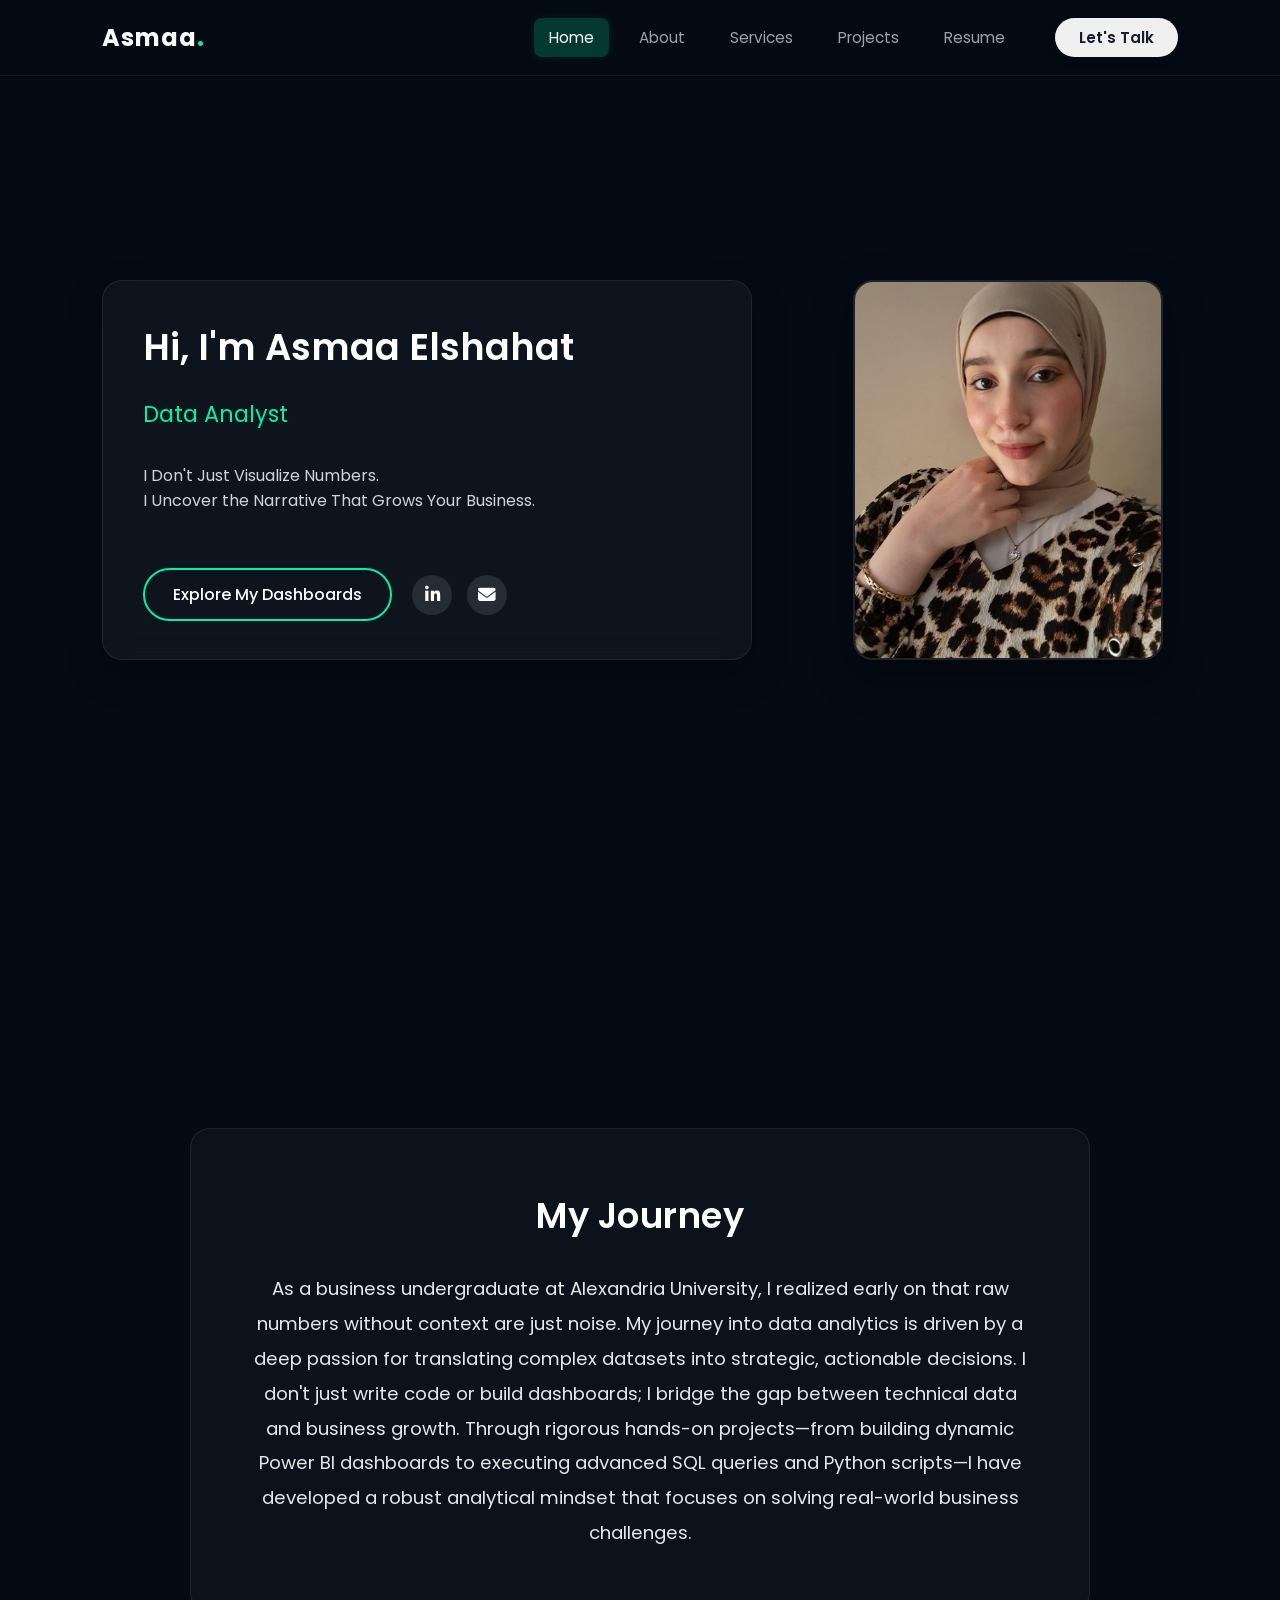
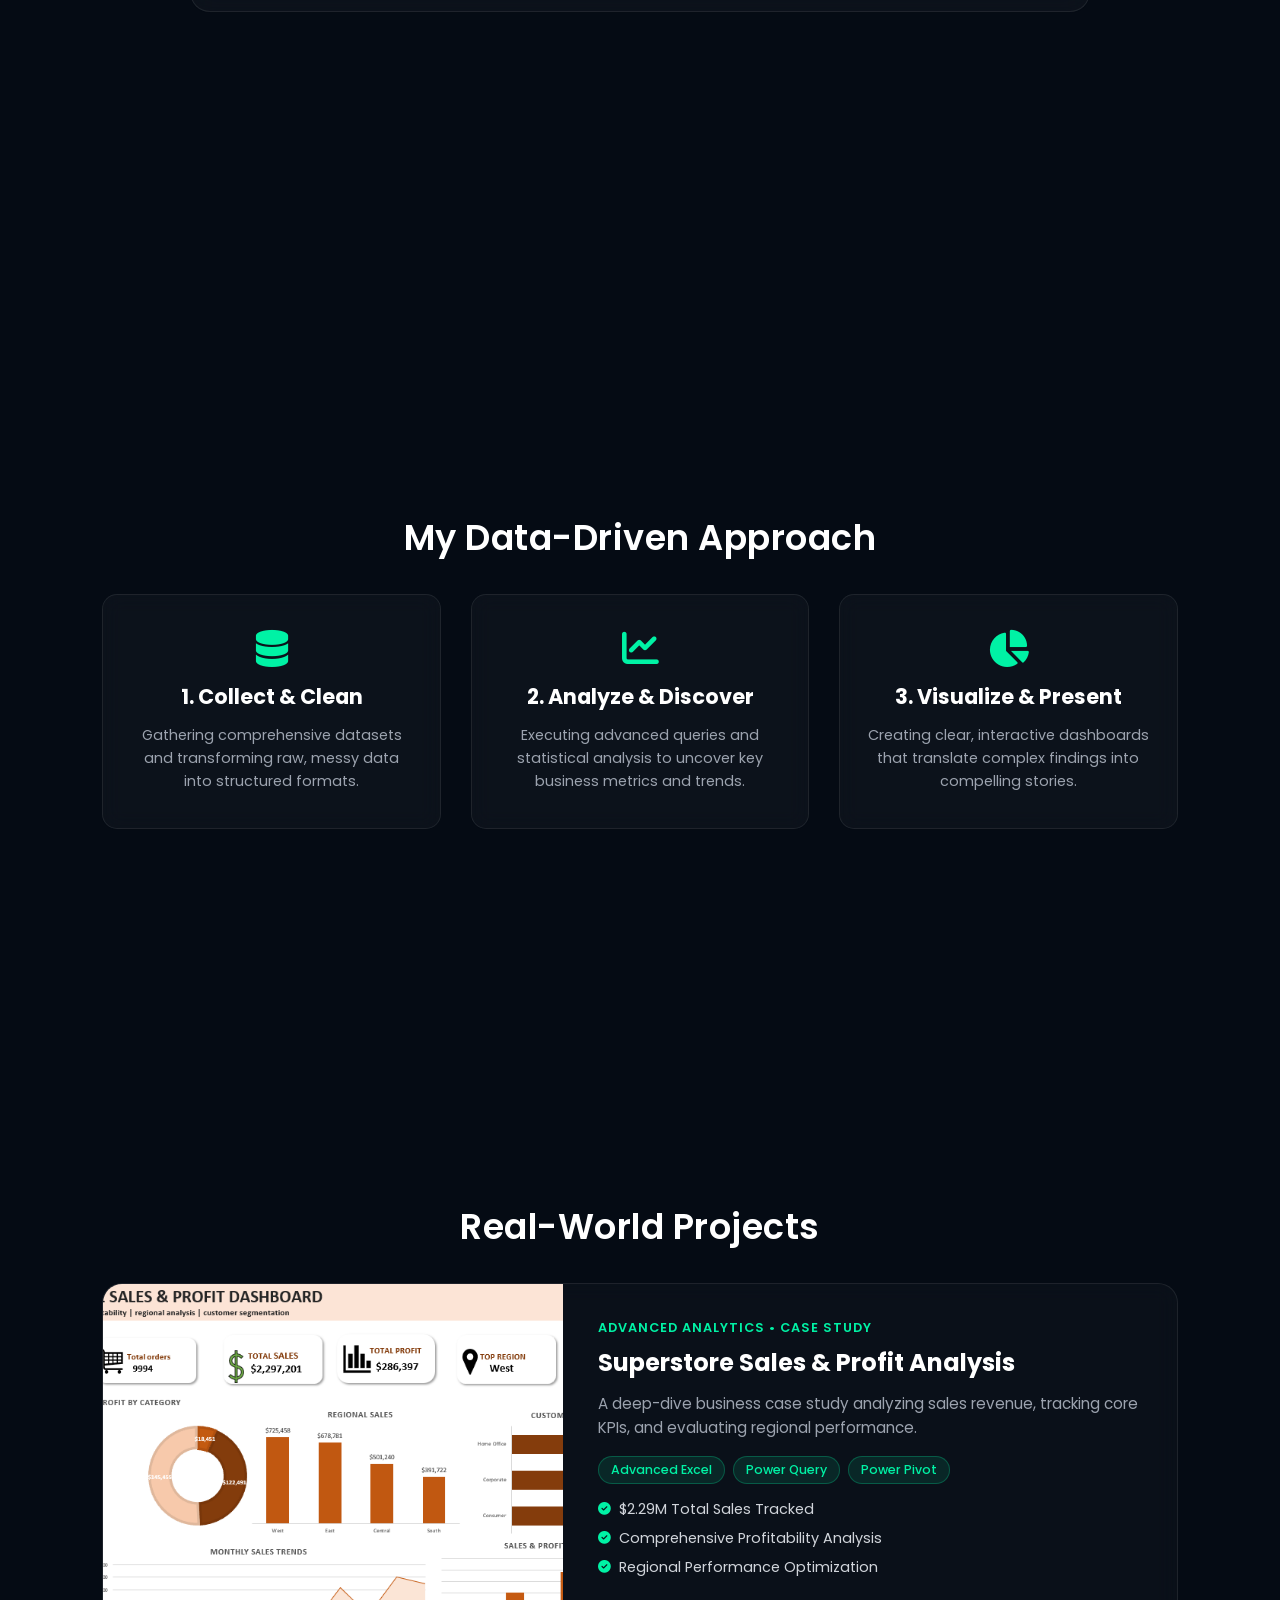
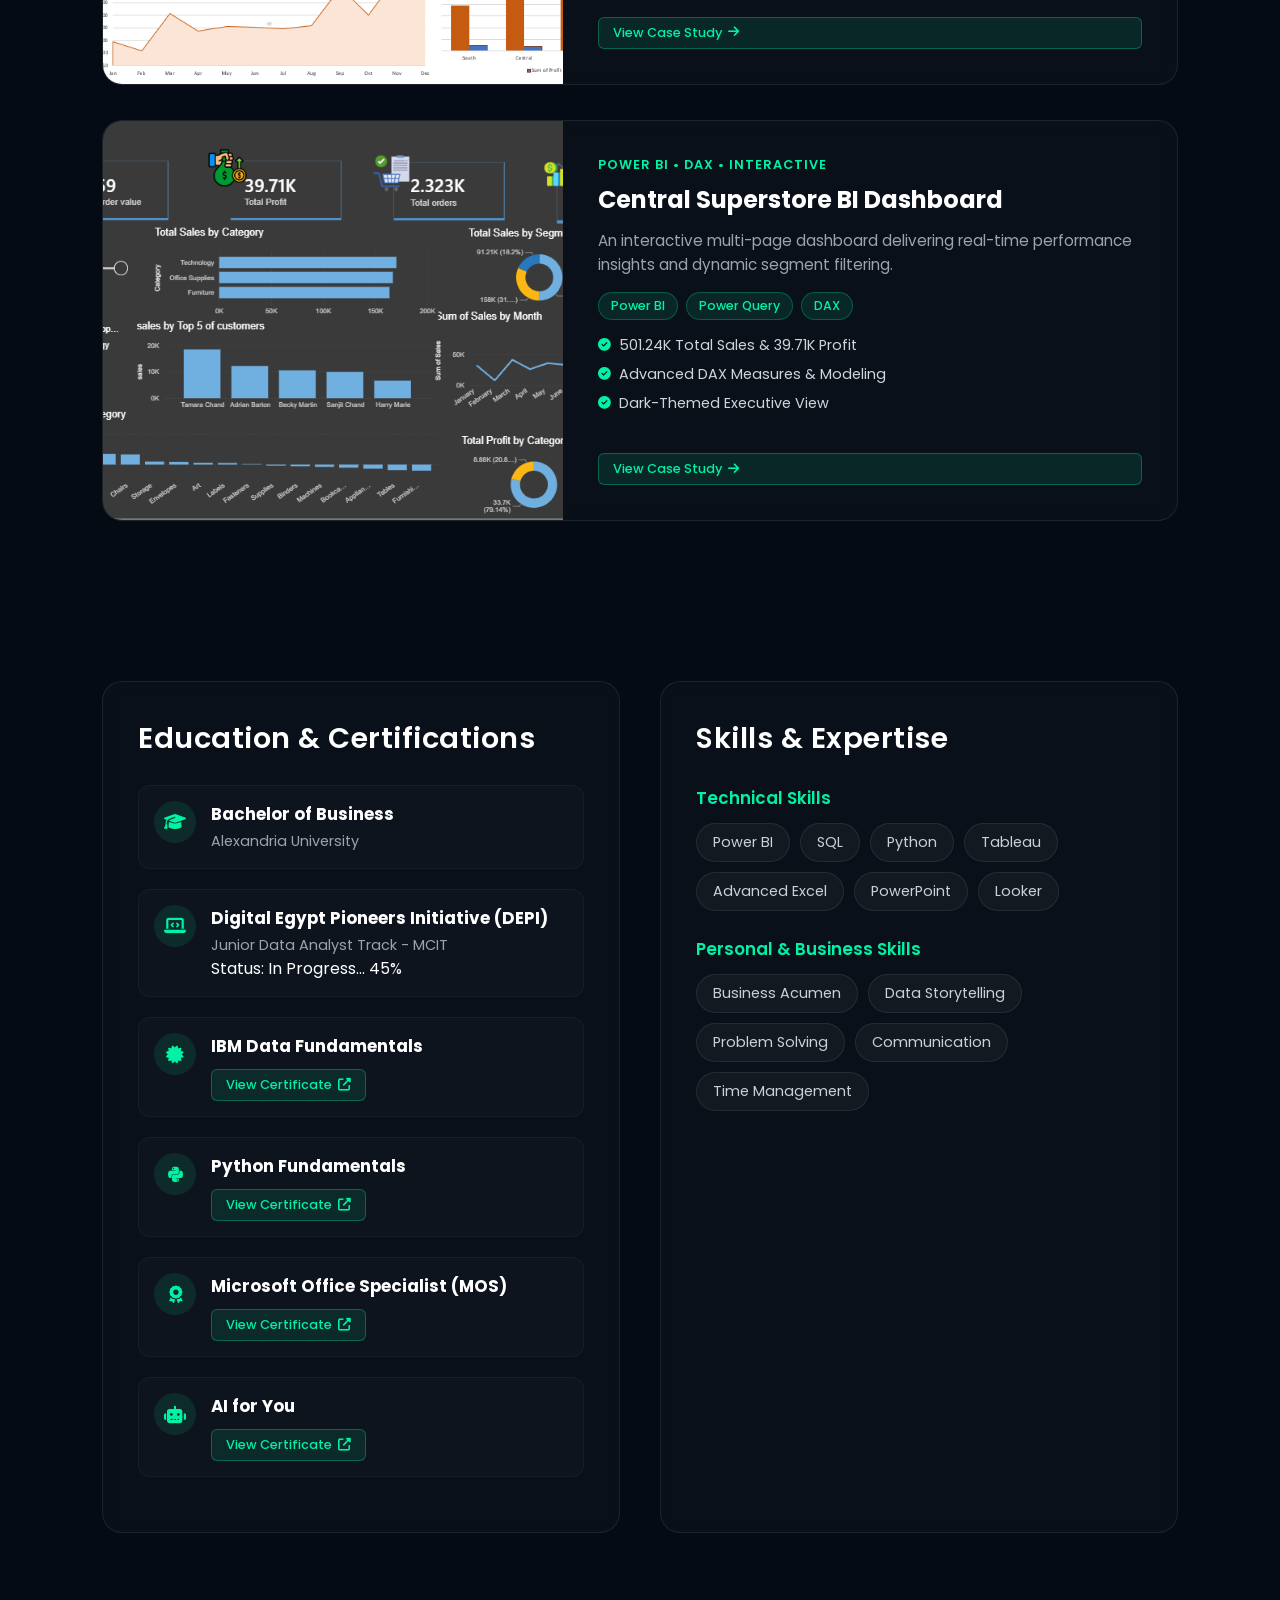
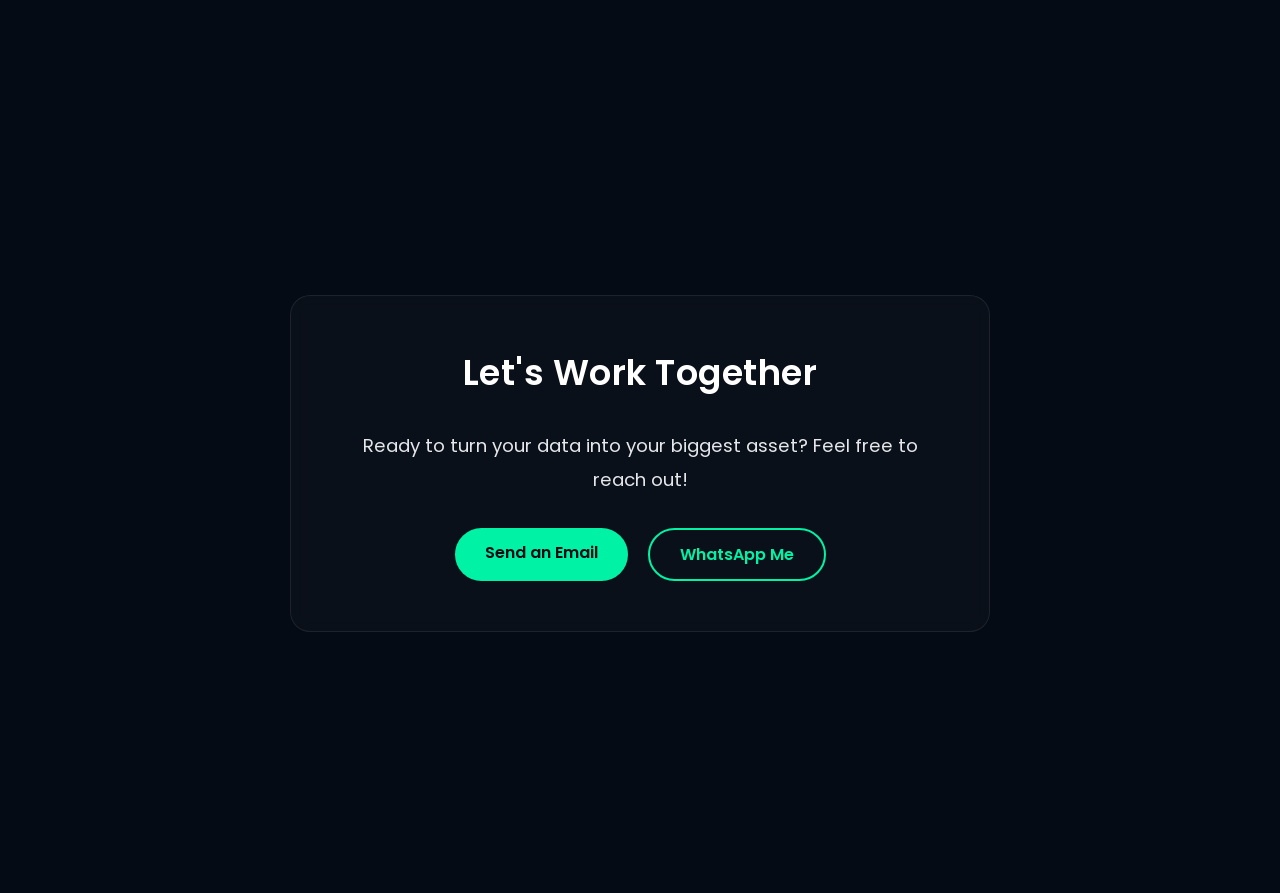
==== commit 17a39826: "Add files via upload" ====
--- a/index.html
+++ b/index.html
@@ -27,11 +27,12 @@
             <a href="#services" class="nav-link">Services</a>
             <a href="#projects" class="nav-link">Projects</a>
             <a href="#resume" class="nav-link">Resume</a>
-            <a href="#contact" class="nav-link">Contact</a>
+            <!-- زرار Let's Talk -->
+            <a href="#contact" class="lets-talk-btn">Let's Talk</a>
         </nav>
     </header>
 
-    <!-- 1. سكشن الواجهة (Home) - متظبط بمحاذاة تامة مع الصورة -->
+    <!-- 1. سكشن الواجهة (Home) -->
     <section id="home" class="hero-section">
         <div class="hero-container">
             <div class="hero-content">
@@ -41,10 +42,13 @@
                     I Don't Just Visualize Numbers.<br>
                     I Uncover the Narrative That Grows Your Business.
                 </p>
-                <div class="social-icons">
-                    <a href="mailto:asmaaelshahat024@gmail.com" title="Email"><i class="fas fa-envelope"></i></a>
-                    <a href="https://www.linkedin.com/in/asmaa-elshahat-497501361" target="_blank" title="LinkedIn"><i class="fab fa-linkedin-in"></i></a>
-                    <a href="https://wa.me/201010930621" target="_blank" title="WhatsApp"><i class="fab fa-whatsapp"></i></a>
+                <!-- التعديلات الجديدة: زرار بدون سهم، ولينكد إن والإيميل بس -->
+                <div class="hero-actions">
+                    <a href="#projects" class="explore-btn">Explore My Dashboards</a>
+                    <div class="social-icons-small">
+                        <a href="https://www.linkedin.com/in/asmaa-elshahat-497501361" target="_blank" title="LinkedIn"><i class="fab fa-linkedin-in"></i></a>
+                        <a href="mailto:asmaaelshahat024@gmail.com" title="Email"><i class="fas fa-envelope"></i></a>
+                    </div>
                 </div>
             </div>
             <div class="hero-image">
@@ -138,7 +142,8 @@
 
         </div>
     </section>
-<!-- 5. سكشن التعليم والشهادات والمهارات (Resume) -->
+
+    <!-- 5. سكشن التعليم والشهادات والمهارات (Resume) -->
     <section id="resume" class="resume-section">
         <div class="resume-container">
             
@@ -155,14 +160,12 @@
                     </div>
                 </div>
 
-                <!-- منحة DEPI (مع شريط التحميل) -->
+                <!-- منحة DEPI -->
                 <div class="resume-item">
                     <div class="icon-box"><i class="fas fa-laptop-code"></i></div>
                     <div class="item-details" style="width: 100%;">
                         <h3>Digital Egypt Pioneers Initiative (DEPI)</h3>
                         <p>Junior Data Analyst Track - MCIT</p>
-                        
-                        <!-- شريط التحميل -->
                         <div class="progress-container">
                             <div class="progress-text">
                                 <span>Status: In Progress...</span>
@@ -175,7 +178,7 @@
                     </div>
                 </div>
                 
-                <!-- IBM -->
+                <!-- الشهادات -->
                 <div class="resume-item">
                     <div class="icon-box"><i class="fas fa-certificate"></i></div>
                     <div class="item-details">
@@ -183,8 +186,6 @@
                         <a href="ibm.cert.pdf" target="_blank" class="cert-btn">View Certificate <i class="fas fa-external-link-alt"></i></a>
                     </div>
                 </div>
-
-                <!-- Python -->
                 <div class="resume-item">
                     <div class="icon-box"><i class="fab fa-python"></i></div>
                     <div class="item-details">
@@ -192,8 +193,6 @@
                         <a href="python1.cert.pdf" target="_blank" class="cert-btn">View Certificate <i class="fas fa-external-link-alt"></i></a>
                     </div>
                 </div>
-
-                <!-- MOS -->
                 <div class="resume-item">
                     <div class="icon-box"><i class="fas fa-award"></i></div>
                     <div class="item-details">
@@ -201,8 +200,6 @@
                         <a href="MOS.cert.pdf" target="_blank" class="cert-btn">View Certificate <i class="fas fa-external-link-alt"></i></a>
                     </div>
                 </div>
-
-                <!-- شهادة AI For You -->
                 <div class="resume-item">
                     <div class="icon-box"><i class="fas fa-robot"></i></div>
                     <div class="item-details">
@@ -212,10 +209,9 @@
                 </div>
             </div>
             
-            <!-- العمود الثاني: المهارات الفنية والشخصية -->
+            <!-- العمود الثاني: المهارات -->
             <div class="resume-col">
                 <h2 class="section-title" style="text-align: left; font-size: 1.8rem; margin-bottom: 25px;">Skills & Expertise</h2>
-                
                 <div class="skill-category-title">Technical Skills</div>
                 <div class="skills-list" style="margin-bottom: 25px;">
                     <span>Power BI</span>
@@ -226,7 +222,6 @@
                     <span>PowerPoint</span>
                     <span>Looker</span>
                 </div>
-
                 <div class="skill-category-title">Personal & Business Skills</div>
                 <div class="skills-list">
                     <span>Business Acumen</span>
@@ -239,6 +234,7 @@
             
         </div>
     </section>
+
     <!-- 6. سكشن التواصل (Contact) -->
     <section id="contact" class="contact-section">
         <div class="contact-container">
@@ -251,17 +247,10 @@
         </div>
     </section>
 
-    <!-- كود الجافاسكريبت لإنارة العناوين -->
     <script>
         const sections = document.querySelectorAll("section");
         const navLinks = document.querySelectorAll(".nav-link");
-
-        const observerOptions = {
-            root: null,
-            rootMargin: "0px",
-            threshold: 0.4
-        };
-
+        const observerOptions = { root: null, rootMargin: "0px", threshold: 0.4 };
         const observer = new IntersectionObserver((entries) => {
             entries.forEach(entry => {
                 if (entry.isIntersecting) {
@@ -275,13 +264,8 @@
                 }
             });
         }, observerOptions);
-
-        sections.forEach(section => {
-            observer.observe(section);
-        });
-    </script>
-    <!-- كود إجباري عشان الفيديو يفضل يعيد نفسه وميوقفش أبداً -->
-    <script>
+        sections.forEach(section => { observer.observe(section); });
+        
         document.getElementById('bg-video').addEventListener('ended', function() {
             this.currentTime = 0;
             this.play();
--- a/style.css
+++ b/style.css
@@ -62,9 +62,10 @@
 .nav-links {
     display: flex;
     gap: 15px;
-}
-
-.nav-links a {
+    align-items: center;
+}
+
+.nav-links a:not(.lets-talk-btn) {
     text-decoration: none;
     color: #9ca3af;
     font-size: 0.95rem;
@@ -73,11 +74,31 @@
     border-radius: 8px;
 }
 
-.nav-links a:hover,
+.nav-links a:not(.lets-talk-btn):hover,
 .nav-links a.active {
     color: #ffffff;
     background: rgba(0, 242, 165, 0.2);
     box-shadow: 0 0 10px rgba(0, 242, 165, 0.1);
+}
+
+/* زرار Let's Talk في الناف بار */
+.lets-talk-btn {
+    background-color: #f0f0f0; 
+    color: #1a1a2e; 
+    padding: 8px 24px;
+    border-radius: 25px; 
+    font-weight: 600;
+    text-decoration: none;
+    font-size: 0.95rem;
+    margin-left: 20px;
+    transition: all 0.3s ease;
+    box-shadow: 0 4px 10px rgba(0, 0, 0, 0.1);
+}
+
+.lets-talk-btn:hover {
+    background-color: #d1d1d1;
+    transform: translateY(-2px);
+    box-shadow: 0 6px 15px rgba(255, 255, 255, 0.2);
 }
 
 /* Sections Global */
@@ -127,7 +148,7 @@
     border: 1px solid rgba(0, 242, 165, 0.2);
 }
 
-/* Home Section - متظبط بالمللي: عريض وملموم واسمك في سطر واحد */
+/* Home Section */
 .hero-section {
     flex-direction: row;
     align-items: center;
@@ -150,7 +171,7 @@
     background: rgba(255, 255, 255, 0.04);
     backdrop-filter: blur(15px);
     border: 1px solid rgba(255, 255, 255, 0.08);
-    padding: 38px 40px; /* ملموم وعريض من غير طول زيادة */
+    padding: 38px 40px; 
     border-radius: 20px;
     box-shadow: 0 15px 35px rgba(0,0,0,0.25);
     display: flex;
@@ -161,10 +182,10 @@
 }
 
 .hero-content h1 {
-    font-size: 2.3rem; /* حجم مظبوط جداً عشان الاسم يدخل في سطر واحد مريح */
+    font-size: 2.3rem; 
     font-weight: 600;
     margin-bottom: 5px;
-    white-space: nowrap; /* إجبار الاسم يفضل في سطر واحد زي الصورة السليمة */
+    white-space: nowrap; 
 }
 
 .hero-content h2 {
@@ -181,12 +202,42 @@
     margin-bottom: 22px;
 }
 
-.social-icons {
+/* التعديلات الجديدة: زرار بلون المنت بدون سهم */
+.hero-actions {
+    display: flex;
+    align-items: center;
+    gap: 20px;
+    margin-top: 15px;
+}
+
+.explore-btn {
+    background-color: transparent;
+    color: #ffffff;
+    border: 2px solid #00f2a5; /* لون منت زي ما طلبتي */
+    padding: 12px 28px;
+    border-radius: 30px;
+    font-size: 1rem;
+    font-weight: 500;
+    text-decoration: none;
+    transition: all 0.3s ease;
+    display: flex;
+    align-items: center;
+    gap: 10px;
+}
+
+.explore-btn:hover {
+    background-color: #00f2a5;
+    color: #050b14;
+    box-shadow: 0 0 15px rgba(0, 242, 165, 0.4);
+    transform: translateX(5px); 
+}
+
+.social-icons-small {
     display: flex;
     gap: 15px;
 }
 
-.social-icons a {
+.social-icons-small a {
     display: flex;
     align-items: center;
     justify-content: center;
@@ -200,7 +251,7 @@
     text-decoration: none;
 }
 
-.social-icons a:hover {
+.social-icons-small a:hover {
     background: #00f2a5;
     color: #050b14;
     transform: translateY(-5px);
@@ -214,7 +265,7 @@
 
 .hero-image img {
     width: 310px;
-    height: 380px; /* متناسق تماماً مع طول المربع الشمال */
+    height: 380px; 
     border-radius: 20px;
     border: 2px solid rgba(255, 255, 255, 0.1);
     object-fit: cover;
@@ -284,7 +335,7 @@
     line-height: 1.6;
 }
 
-/* Projects Section - Featured Rows Layout */
+/* Projects Section */
 .projects-wrapper {
     display: flex;
     flex-direction: column;
@@ -543,14 +594,13 @@
     background: #00f2a5;
     color: #050b14;
 }
-/* Responsive (تظبيط مقاسات الموبايل والتابلت) */
+
+/* Responsive */
 @media (max-width: 900px) {
-    /* ترتيب الأقسام تحت بعض */
     .project-row, .resume-container, .cards-container, .hero-container {
         flex-direction: column;
     }
 
-    /* تظبيط شريط التنقل (الناف بار) عشان مايخرجش بره الشاشة */
     .navbar {
         flex-direction: column;
         gap: 15px;
@@ -562,15 +612,18 @@
         justify-content: center;
     }
 
-    /* تظبيط كارت الهيرو عشان يلم نفسه جوه الموبايل */
+    .lets-talk-btn {
+        margin-left: 0;
+        margin-top: 10px;
+    }
+
     .hero-content {
         padding: 25px;
-        text-align: center; /* توسيط الكلام في الموبايل بيبقى أشيك */
+        text-align: center; 
         max-width: 100%;
-        margin-top: 40px; /* مسافة عشان الناف بار */
-    }
-
-    /* إلغاء الـ nowrap عشان الاسم ياخد راحته وينزل سطر جديد لو الشاشة صغيرة */
+        margin-top: 40px; 
+    }
+
     .hero-content h1 {
         font-size: 2rem;
         white-space: normal; 
@@ -580,77 +633,73 @@
         font-size: 1.2rem;
     }
 
-    /* توسيط أيقونات السوشيال ميديا */
-    .social-icons {
+    .hero-actions {
         justify-content: center;
-    }
-
-    /* تصغير صورة البروفايل عشان تتناسب مع الموبايل */
+        flex-wrap: wrap;
+    }
+
     .hero-image img {
         width: 85%;
         max-width: 280px;
         height: auto;
     }
-/* --- تعديلات الشهادات وشريط التحميل (DEPI) --- */
-
-/* تصغير وتلميم كروت الشهادات */
-.resume-item {
-    padding: 12px;
-    margin-bottom: 12px;
-    border-radius: 10px;
-    align-items: center;
-    transition: 0.3s ease;
-}
-
-.resume-item:hover {
-    border-color: rgba(0, 242, 165, 0.4);
-    background: rgba(255, 255, 255, 0.04);
-    transform: translateX(5px);
-}
-
-.icon-box {
-    width: 36px;
-    height: 36px;
-    font-size: 1rem;
-    margin-right: 12px;
-}
-
-.item-details h3 {
-    font-size: 0.95rem;
-    margin-bottom: 2px;
-}
-
-.item-details p {
-    font-size: 0.85rem;
-}
-
-/* تنسيق شريط تحميل منحة DEPI */
-.progress-container {
-    margin-top: 10px;
-    width: 100%;
-}
-
-.progress-text {
-    display: flex;
-    justify-content: space-between;
-    font-size: 0.8rem;
-    color: #9ca3af;
-    margin-bottom: 5px;
-    font-weight: 500;
-}
-
-.progress-bg {
-    width: 100%;
-    background-color: rgba(255, 255, 255, 0.1);
-    border-radius: 10px;
-    height: 6px;
-    overflow: hidden;
-}
-
-.progress-bar {
-    background-color: #00f2a5;
-    height: 100%;
-    border-radius: 10px;
-    box-shadow: 0 0 10px rgba(0, 242, 165, 0.5);
-}
+
+    .resume-item {
+        padding: 12px;
+        margin-bottom: 12px;
+        border-radius: 10px;
+        align-items: center;
+        transition: 0.3s ease;
+    }
+
+    .resume-item:hover {
+        border-color: rgba(0, 242, 165, 0.4);
+        background: rgba(255, 255, 255, 0.04);
+        transform: translateX(5px);
+    }
+
+    .icon-box {
+        width: 36px;
+        height: 36px;
+        font-size: 1rem;
+        margin-right: 12px;
+    }
+
+    .item-details h3 {
+        font-size: 0.95rem;
+        margin-bottom: 2px;
+    }
+
+    .item-details p {
+        font-size: 0.85rem;
+    }
+
+    .progress-container {
+        margin-top: 10px;
+        width: 100%;
+    }
+
+    .progress-text {
+        display: flex;
+        justify-content: space-between;
+        font-size: 0.8rem;
+        color: #9ca3af;
+        margin-bottom: 5px;
+        font-weight: 500;
+    }
+
+    .progress-bg {
+        width: 100%;
+        background-color: rgba(255, 255, 255, 0.1);
+        border-radius: 10px;
+        height: 6px;
+        overflow: hidden;
+    }
+
+    .progress-bar {
+        background-color: #00f2a5;
+        height: 100%;
+        border-radius: 10px;
+        box-shadow: 0 0 10px rgba(0, 242, 165, 0.5);
+    }
 }
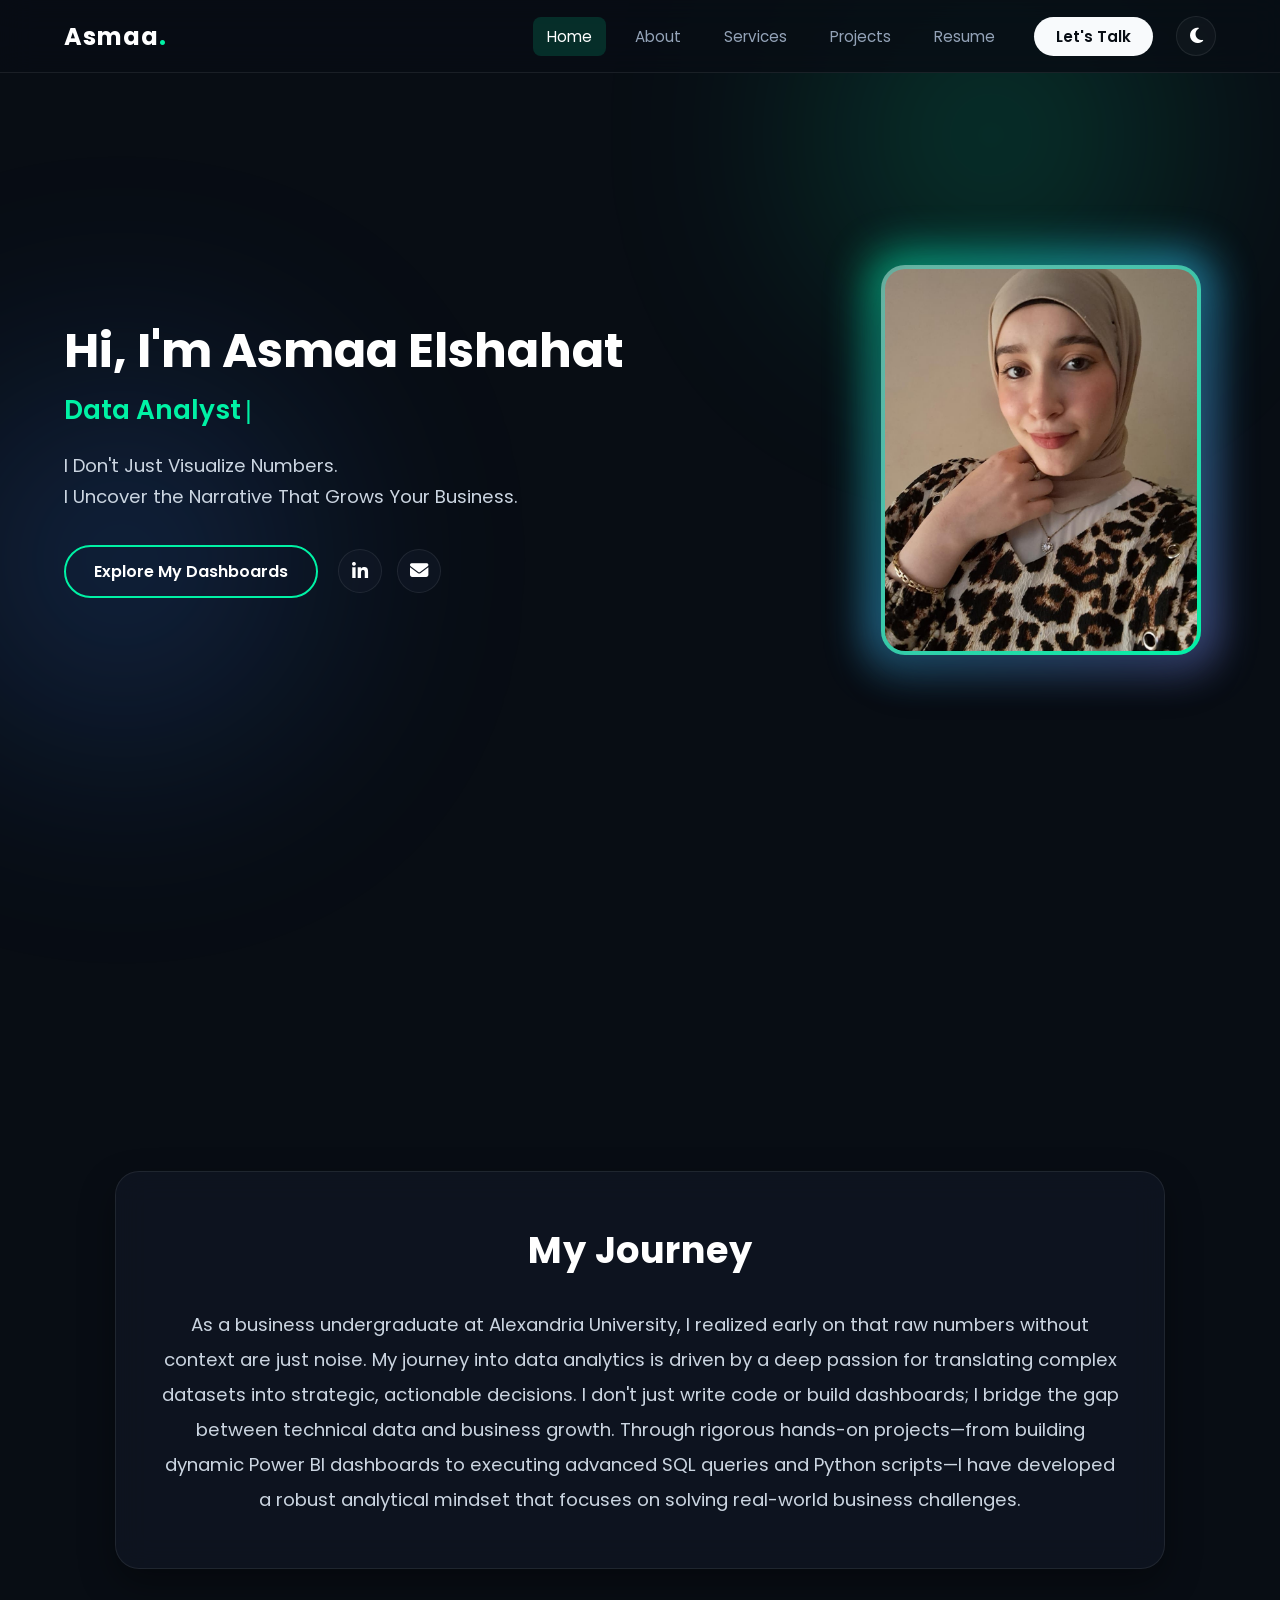
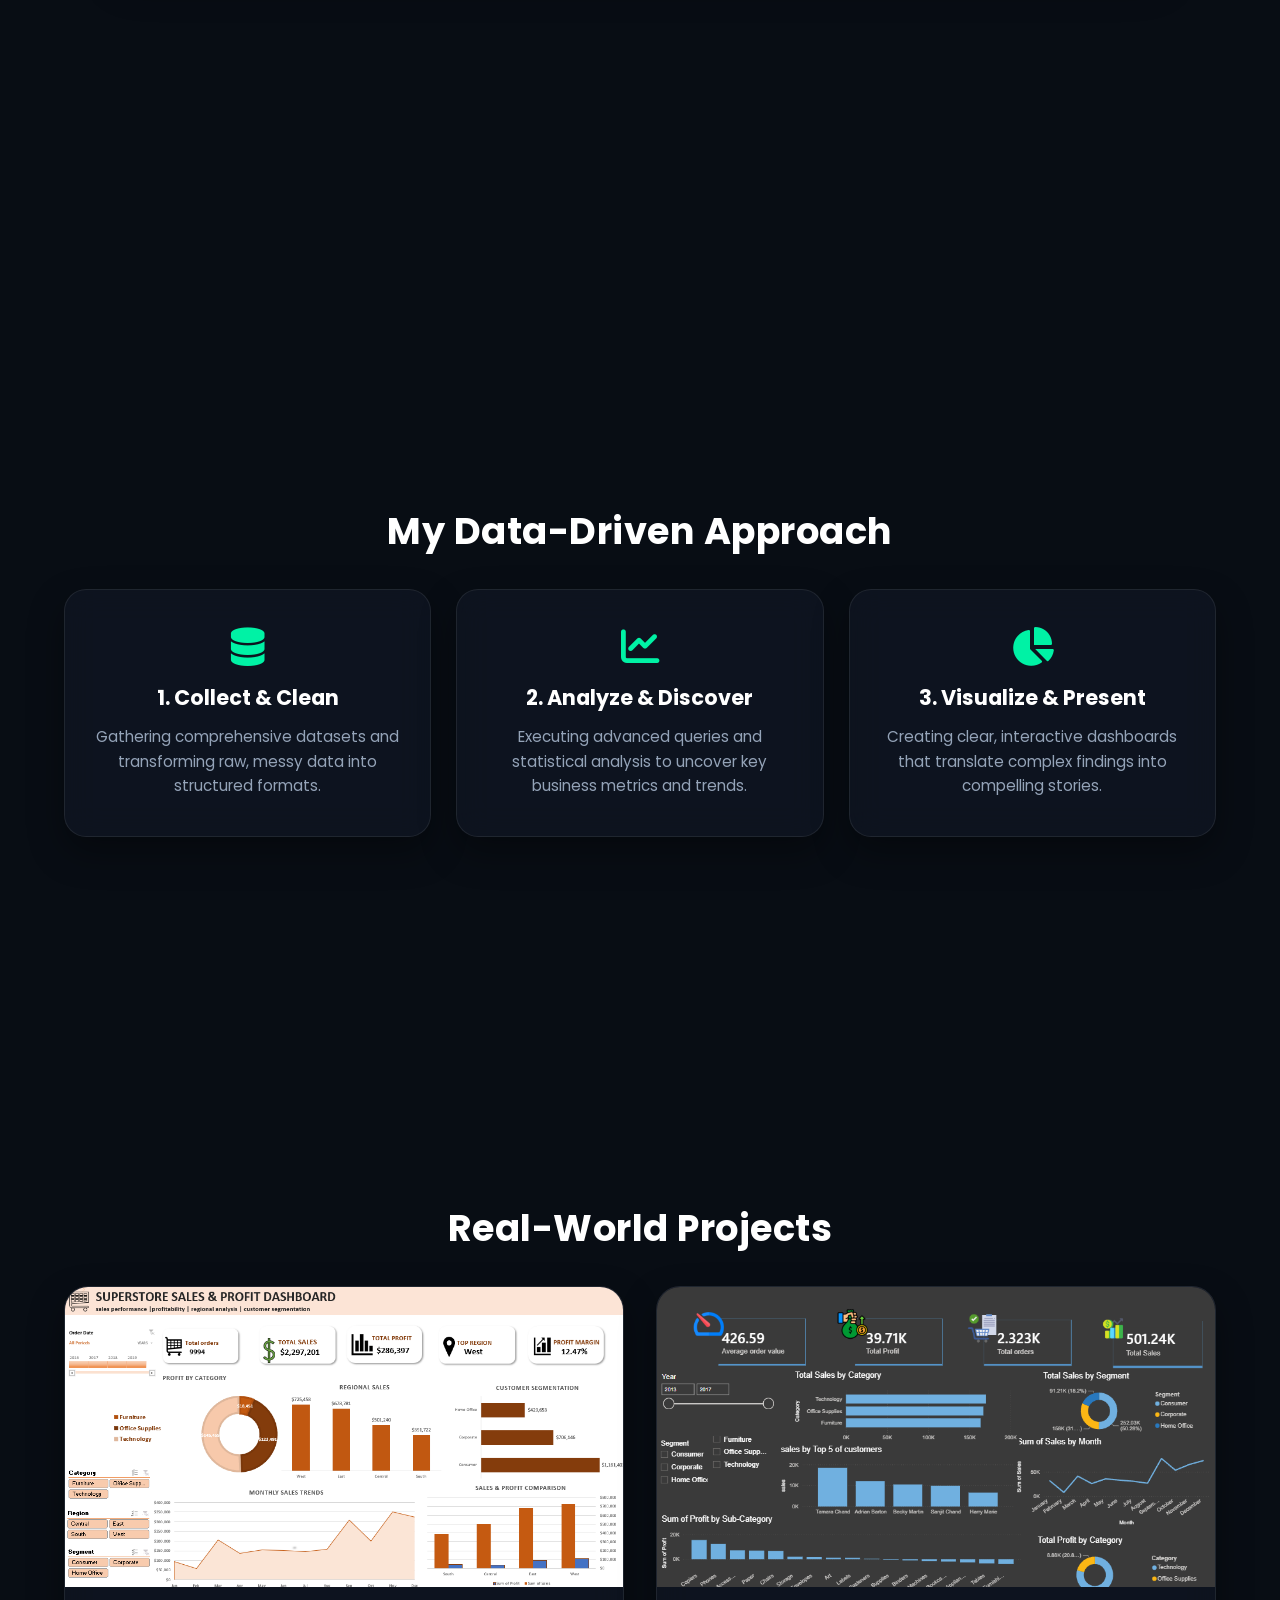
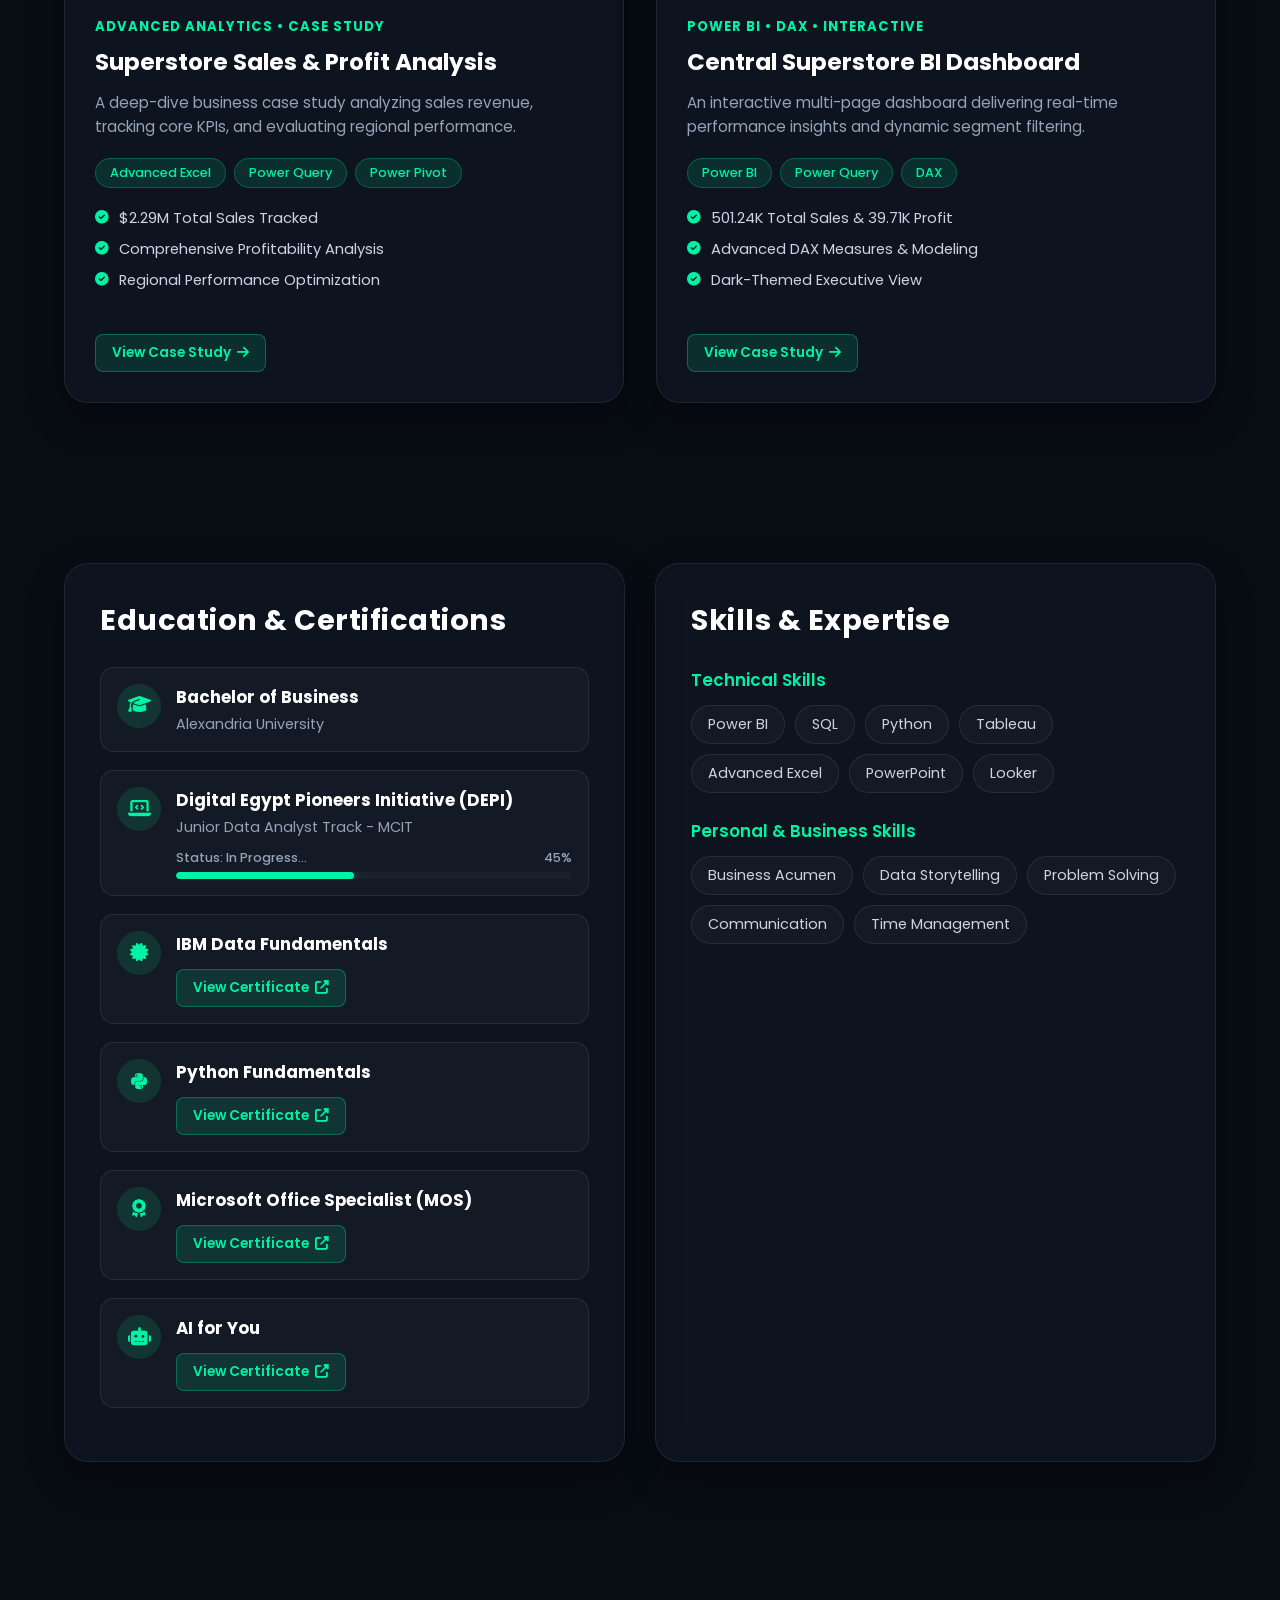
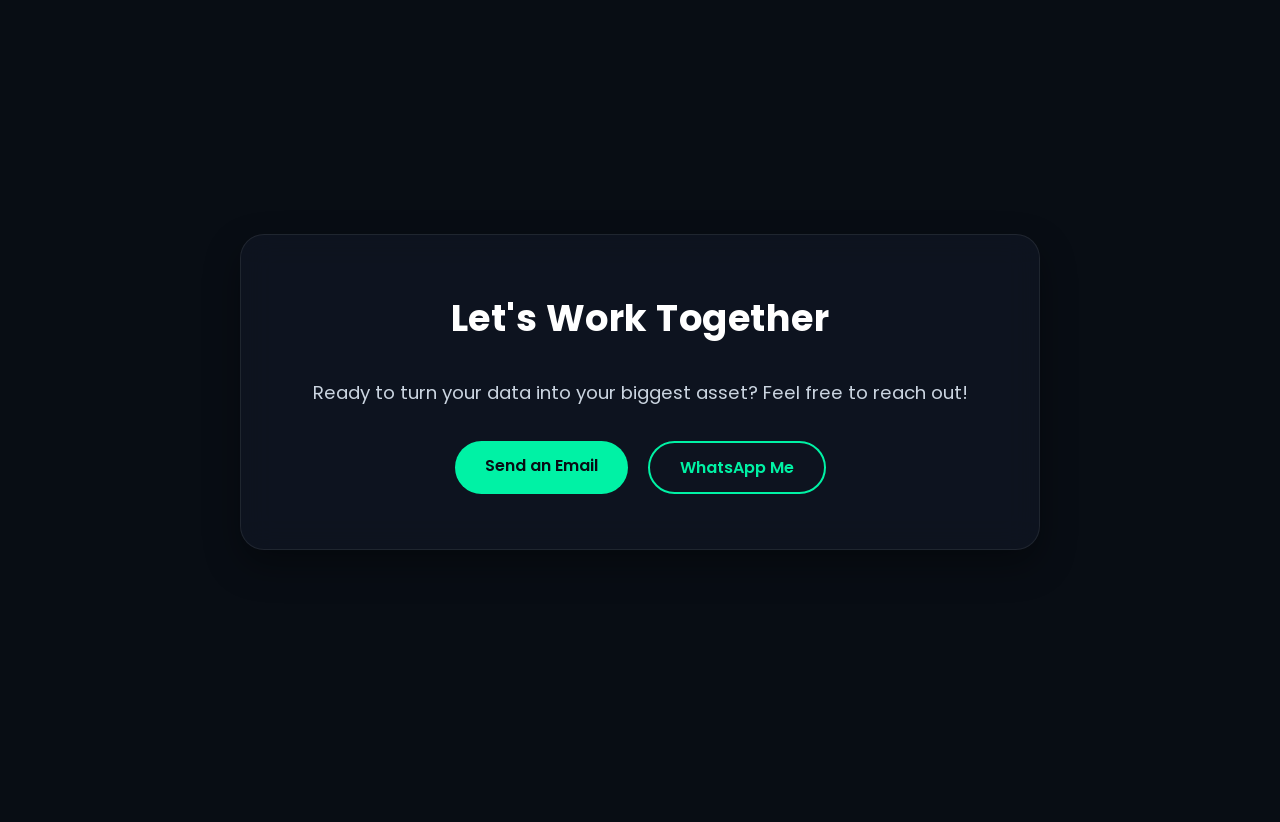
==== commit 19781143: "Add files via upload" ====
--- a/index.html
+++ b/index.html
@@ -8,15 +8,15 @@
     <link href="https://fonts.googleapis.com/css2?family=Poppins:wght@300;400;500;600;700&display=swap" rel="stylesheet">
     <!-- الأيقونات -->
     <link rel="stylesheet" href="https://cdnjs.cloudflare.com/ajax/libs/font-awesome/6.4.0/css/all.min.css">
+    <!-- مكتبة أنيميشن التمرير AOS -->
+    <link rel="stylesheet" href="https://unpkg.com/aos@next/dist/aos.css" />
     <link rel="stylesheet" href="style.css">
 </head>
 <body>
 
-    <!-- فيديو الخلفية -->
-    <video autoplay muted loop playsinline preload="auto" id="bg-video">
-        <source src="bg-video.mp4" type="video/mp4">
-    </video>
-    <div class="overlay"></div>
+    <!-- نقاط توهج خلفية لإضفاء بهجة وحيوية -->
+    <div class="ambient-glow glow-1"></div>
+    <div class="ambient-glow glow-2"></div>
 
     <!-- شريط التنقل العلوي -->
     <header class="navbar">
@@ -29,20 +29,24 @@
             <a href="#resume" class="nav-link">Resume</a>
             <!-- زرار Let's Talk -->
             <a href="#contact" class="lets-talk-btn">Let's Talk</a>
+            <!-- زرار تبديل الوضع الليلي / النهاري -->
+            <button id="theme-toggle" class="theme-toggle" aria-label="Toggle Theme">
+                <i class="fas fa-moon" id="theme-icon"></i>
+            </button>
         </nav>
     </header>
 
-    <!-- 1. سكشن الواجهة (Home) -->
+    <!-- 1. سكشن الواجهة (Home) بدون بوكس -->
     <section id="home" class="hero-section">
         <div class="hero-container">
-            <div class="hero-content">
+            <div class="hero-content" data-aos="fade-right">
                 <h1>Hi, I'm Asmaa Elshahat</h1>
-                <h2>Data Analyst</h2>
+                <h2><span id="typed-text"></span><span class="type-cursor">|</span></h2>
                 <p>
                     I Don't Just Visualize Numbers.<br>
                     I Uncover the Narrative That Grows Your Business.
                 </p>
-                <!-- التعديلات الجديدة: زرار بدون سهم، ولينكد إن والإيميل بس -->
+                <!-- الأزرار ولينكد إن والإيميل -->
                 <div class="hero-actions">
                     <a href="#projects" class="explore-btn">Explore My Dashboards</a>
                     <div class="social-icons-small">
@@ -51,15 +55,21 @@
                     </div>
                 </div>
             </div>
-            <div class="hero-image">
-                <img src="photo.jpg.jpeg" alt="Asmaa Elshahat">
-            </div>
-        </div>
-    </section>
-
-    <!-- 2. سكشن من أنا (About) -->
+            <div class="hero-image" data-aos="fade-left">
+                <!-- حاوية الصورة مع وميض نيون مشع -->
+                <div class="hero-img-glow-wrapper">
+                    <div class="image-pulse-glow"></div>
+                    <div class="hero-img-inner">
+                        <img src="photo.jpg.jpeg" alt="Asmaa Elshahat">
+                    </div>
+                </div>
+            </div>
+        </div>
+    </section>
+
+    <!-- 2. سكشن من أنا (About) - كرت جلاس زجاجي -->
     <section id="about" class="story-section">
-        <div class="story-container">
+        <div class="story-container glass-card" data-aos="fade-up">
             <h2 class="section-title">My Journey</h2>
             <p class="story-text">
                 As a business undergraduate at Alexandria University, I realized early on that raw numbers without context are just noise. My journey into data analytics is driven by a deep passion for translating complex datasets into strategic, actionable decisions. I don't just write code or build dashboards; I bridge the gap between technical data and business growth. Through rigorous hands-on projects—from building dynamic Power BI dashboards to executing advanced SQL queries and Python scripts—I have developed a robust analytical mindset that focuses on solving real-world business challenges.
@@ -67,21 +77,21 @@
         </div>
     </section>
 
-    <!-- 3. سكشن الخدمات (Services) -->
+    <!-- 3. سكشن الخدمات (Services) - كروت جلاس زجاجية -->
     <section id="services" class="services-section">
-        <h2 class="section-title">My Data-Driven Approach</h2>
+        <h2 class="section-title" data-aos="fade-up">My Data-Driven Approach</h2>
         <div class="cards-container">
-            <div class="card">
+            <div class="card glass-card" data-aos="fade-up" data-aos-delay="100">
                 <i class="fas fa-database"></i>
                 <h3>1. Collect & Clean</h3>
                 <p>Gathering comprehensive datasets and transforming raw, messy data into structured formats.</p>
             </div>
-            <div class="card">
+            <div class="card glass-card" data-aos="fade-up" data-aos-delay="200">
                 <i class="fas fa-chart-line"></i>
                 <h3>2. Analyze & Discover</h3>
                 <p>Executing advanced queries and statistical analysis to uncover key business metrics and trends.</p>
             </div>
-            <div class="card">
+            <div class="card glass-card" data-aos="fade-up" data-aos-delay="300">
                 <i class="fas fa-chart-pie"></i>
                 <h3>3. Visualize & Present</h3>
                 <p>Creating clear, interactive dashboards that translate complex findings into compelling stories.</p>
@@ -89,13 +99,13 @@
         </div>
     </section>
 
-    <!-- 4. سكشن المشاريع الاحترافي (Featured Rows) -->
+    <!-- 4. سكشن المشاريع الاحترافي (Grid جلاس عريض) -->
     <section id="projects" class="projects-section">
-        <h2 class="section-title">Real-World Projects</h2>
+        <h2 class="section-title" data-aos="fade-up">Real-World Projects</h2>
         <div class="projects-wrapper">
             
             <!-- المشروع الأول: الإكسيل -->
-            <div class="project-row">
+            <div class="project-row glass-card" data-aos="fade-up">
                 <div class="project-img-box">
                     <img src="Screenshot 2026-08-13 173542.png" alt="Superstore Excel Dashboard">
                 </div>
@@ -118,7 +128,7 @@
             </div>
 
             <!-- المشروع الثاني: باور بي آي -->
-            <div class="project-row">
+            <div class="project-row glass-card" data-aos="fade-up">
                 <div class="project-img-box">
                     <img src="Screenshot 2026-08-29 004332.png" alt="Central Superstore Power BI Dashboard">
                 </div>
@@ -143,12 +153,12 @@
         </div>
     </section>
 
-    <!-- 5. سكشن التعليم والشهادات والمهارات (Resume) -->
+    <!-- 5. سكشن التعليم والشهادات والمهارات (Resume) - جلاس -->
     <section id="resume" class="resume-section">
         <div class="resume-container">
             
             <!-- العمود الأول: التعليم والشهادات -->
-            <div class="resume-col">
+            <div class="resume-col glass-card" data-aos="fade-right">
                 <h2 class="section-title" style="text-align: left; font-size: 1.8rem; margin-bottom: 25px;">Education & Certifications</h2>
                 
                 <!-- الجامعة -->
@@ -210,7 +220,7 @@
             </div>
             
             <!-- العمود الثاني: المهارات -->
-            <div class="resume-col">
+            <div class="resume-col glass-card" data-aos="fade-left">
                 <h2 class="section-title" style="text-align: left; font-size: 1.8rem; margin-bottom: 25px;">Skills & Expertise</h2>
                 <div class="skill-category-title">Technical Skills</div>
                 <div class="skills-list" style="margin-bottom: 25px;">
@@ -237,7 +247,7 @@
 
     <!-- 6. سكشن التواصل (Contact) -->
     <section id="contact" class="contact-section">
-        <div class="contact-container">
+        <div class="contact-container glass-card" data-aos="zoom-in">
             <h2 class="section-title">Let's Work Together</h2>
             <p class="story-text">Ready to turn your data into your biggest asset? Feel free to reach out!</p>
             <div class="contact-buttons">
@@ -247,10 +257,78 @@
         </div>
     </section>
 
+    <!-- مكتبة AOS -->
+    <script src="https://unpkg.com/aos@next/dist/aos.js"></script>
     <script>
+        // تشغيل أنيميشن التمرير
+        AOS.init({
+            duration: 800,
+            easing: 'ease-out-cubic',
+            once: false,
+            offset: 80
+        });
+
+        // تأثير المسمى الوظيفي
+        const titles = ["Data Analyst", "Business Intelligence Specialist", "Data Storyteller"];
+        let titleIndex = 0;
+        let charIndex = 0;
+        let isDeleting = false;
+        const typedElement = document.getElementById("typed-text");
+
+        function typeEffect() {
+            const currentTitle = titles[titleIndex];
+            if (isDeleting) {
+                typedElement.textContent = currentTitle.substring(0, charIndex - 1);
+                charIndex--;
+            } else {
+                typedElement.textContent = currentTitle.substring(0, charIndex + 1);
+                charIndex++;
+            }
+
+            let typeSpeed = isDeleting ? 40 : 80;
+
+            if (!isDeleting && charIndex === currentTitle.length) {
+                typeSpeed = 1800;
+                isDeleting = true;
+            } else if (isDeleting && charIndex === 0) {
+                isDeleting = false;
+                titleIndex = (titleIndex + 1) % titles.length;
+                typeSpeed = 400;
+            }
+
+            setTimeout(typeEffect, typeSpeed);
+        }
+        document.addEventListener("DOMContentLoaded", typeEffect);
+
+        // وضع ليلي / نهاري (Theme Toggle)
+        const themeToggleBtn = document.getElementById('theme-toggle');
+        const themeIcon = document.getElementById('theme-icon');
+
+        // قراءة الاختيار السابق إن وجد
+        if (localStorage.getItem('theme') === 'light') {
+            document.body.classList.add('light-theme');
+            themeIcon.classList.remove('fa-moon');
+            themeIcon.classList.add('fa-sun');
+        }
+
+        themeToggleBtn.addEventListener('click', () => {
+            document.body.classList.toggle('light-theme');
+            const isLight = document.body.classList.contains('light-theme');
+            
+            if (isLight) {
+                themeIcon.classList.remove('fa-moon');
+                themeIcon.classList.add('fa-sun');
+                localStorage.setItem('theme', 'light');
+            } else {
+                themeIcon.classList.remove('fa-sun');
+                themeIcon.classList.add('fa-moon');
+                localStorage.setItem('theme', 'dark');
+            }
+        });
+
+        // مراقبة الروابط لتحديث السكشن النشط
         const sections = document.querySelectorAll("section");
         const navLinks = document.querySelectorAll(".nav-link");
-        const observerOptions = { root: null, rootMargin: "0px", threshold: 0.4 };
         const observer = new IntersectionObserver((entries) => {
             entries.forEach(entry => {
                 if (entry.isIntersecting) {
@@ -263,13 +341,8 @@
                     });
                 }
             });
-        }, observerOptions);
+        }, { root: null, rootMargin: "0px", threshold: 0.3 });
         sections.forEach(section => { observer.observe(section); });
-        
-        document.getElementById('bg-video').addEventListener('ended', function() {
-            this.currentTime = 0;
-            this.play();
-        });
     </script>
 </body>
 </html>
--- a/style.css
+++ b/style.css
@@ -4,32 +4,94 @@
     box-sizing: border-box;
     font-family: 'Poppins', sans-serif;
     scroll-behavior: smooth;
+    transition: background-color 0.4s ease, color 0.4s ease, border-color 0.4s ease;
+}
+
+/* =========================================
+   متغيرات الألوان: الوضع الداكن (الافتراضي)
+   ========================================= */
+:root {
+    --bg-color: #080d14;
+    --text-primary: #ffffff;
+    --text-secondary: #94a3b8;
+    --text-muted: #cbd5e1;
+    --accent: #00f2a5;
+    --accent-glow: rgba(0, 242, 165, 0.4);
+    
+    /* تأثيرات الزجاج الداكن Glassmorphism */
+    --glass-bg: rgba(19, 27, 41, 0.55);
+    --glass-border: rgba(255, 255, 255, 0.08);
+    --glass-shadow: 0 15px 35px rgba(0, 0, 0, 0.35);
+    --item-bg: rgba(255, 255, 255, 0.03);
+    
+    --navbar-bg: rgba(8, 13, 20, 0.85);
+    --btn-talk-bg: #f8fafc;
+    --btn-talk-text: #080d14;
+}
+
+/* =========================================
+   متغيرات الألوان: الوضع الفاتح (Light Theme)
+   ========================================= */
+body.light-theme {
+    --bg-color: #f1f5f9;
+    --text-primary: #0f172a;
+    --text-secondary: #475569;
+    --text-muted: #334155;
+    --accent: #059669;
+    --accent-glow: rgba(5, 150, 105, 0.3);
+    
+    /* تأثيرات الزجاج الفاتح Glassmorphism */
+    --glass-bg: rgba(255, 255, 255, 0.65);
+    --glass-border: rgba(0, 0, 0, 0.06);
+    --glass-shadow: 0 15px 35px rgba(0, 0, 0, 0.06);
+    --item-bg: rgba(0, 0, 0, 0.03);
+    
+    --navbar-bg: rgba(241, 245, 249, 0.88);
+    --btn-talk-bg: #0f172a;
+    --btn-talk-text: #ffffff;
 }
 
 body {
-    background-color: #050b14;
-    color: #ffffff;
+    background-color: var(--bg-color);
+    color: var(--text-primary);
     overflow-x: hidden;
-}
-
-#bg-video {
+    position: relative;
+}
+
+/* نقاط توهج خلفية لإضفاء بهجة وحيوية */
+.ambient-glow {
     position: fixed;
-    top: 0;
-    left: 0;
-    width: 100vw;
-    height: 100vh;
-    object-fit: cover;
-    z-index: -2;
-}
-
-.overlay {
-    position: fixed;
-    top: 0;
-    left: 0;
-    width: 100vw;
-    height: 100vh;
-    background: rgba(5, 11, 20, 0.55);
+    border-radius: 50%;
+    filter: blur(120px);
     z-index: -1;
+    pointer-events: none;
+    opacity: 0.35;
+    transition: opacity 0.5s ease;
+}
+
+.glow-1 {
+    top: -10%;
+    right: 5%;
+    width: 450px;
+    height: 450px;
+    background: radial-gradient(circle, var(--accent) 0%, transparent 70%);
+}
+
+.glow-2 {
+    bottom: 10%;
+    left: -10%;
+    width: 500px;
+    height: 500px;
+    background: radial-gradient(circle, #3b82f6 0%, transparent 70%);
+}
+
+/* Glassmorphism كلاس الزجاج المشترك */
+.glass-card {
+    background: var(--glass-bg) !important;
+    backdrop-filter: blur(16px);
+    -webkit-backdrop-filter: blur(16px);
+    border: 1px solid var(--glass-border) !important;
+    box-shadow: var(--glass-shadow);
 }
 
 /* Navbar */
@@ -41,22 +103,23 @@
     display: flex;
     justify-content: space-between;
     align-items: center;
-    padding: 18px 8%;
-    background: rgba(5, 11, 20, 0.85);
-    backdrop-filter: blur(12px);
+    padding: 16px 5%;
+    background: var(--navbar-bg);
+    backdrop-filter: blur(16px);
+    -webkit-backdrop-filter: blur(16px);
     z-index: 1000;
-    border-bottom: 1px solid rgba(255, 255, 255, 0.05);
+    border-bottom: 1px solid var(--glass-border);
 }
 
 .nav-brand {
     font-size: 1.5rem;
     font-weight: 700;
-    color: #ffffff;
+    color: var(--text-primary);
     letter-spacing: 1px;
 }
 
 .nav-brand span {
-    color: #00f2a5;
+    color: var(--accent);
 }
 
 .nav-links {
@@ -67,169 +130,167 @@
 
 .nav-links a:not(.lets-talk-btn) {
     text-decoration: none;
-    color: #9ca3af;
+    color: var(--text-secondary);
     font-size: 0.95rem;
     transition: all 0.3s ease;
-    padding: 8px 15px;
+    padding: 8px 14px;
     border-radius: 8px;
 }
 
 .nav-links a:not(.lets-talk-btn):hover,
 .nav-links a.active {
-    color: #ffffff;
-    background: rgba(0, 242, 165, 0.2);
-    box-shadow: 0 0 10px rgba(0, 242, 165, 0.1);
-}
-
-/* زرار Let's Talk في الناف بار */
+    color: var(--text-primary);
+    background: rgba(0, 242, 165, 0.15);
+}
+
+/* زرار تبديل الوضع (شمس / قمر) */
+.theme-toggle {
+    background: var(--item-bg);
+    border: 1px solid var(--glass-border);
+    color: var(--text-primary);
+    width: 40px;
+    height: 40px;
+    border-radius: 50%;
+    cursor: pointer;
+    display: flex;
+    align-items: center;
+    justify-content: center;
+    font-size: 1.1rem;
+    margin-left: 8px;
+    transition: all 0.3s ease;
+}
+
+.theme-toggle:hover {
+    color: var(--accent);
+    transform: rotate(20deg) scale(1.08);
+    border-color: var(--accent);
+}
+
+/* زرار Let's Talk */
 .lets-talk-btn {
-    background-color: #f0f0f0; 
-    color: #1a1a2e; 
-    padding: 8px 24px;
+    background-color: var(--btn-talk-bg); 
+    color: var(--btn-talk-text); 
+    padding: 8px 22px;
     border-radius: 25px; 
     font-weight: 600;
     text-decoration: none;
     font-size: 0.95rem;
-    margin-left: 20px;
+    margin-left: 10px;
     transition: all 0.3s ease;
-    box-shadow: 0 4px 10px rgba(0, 0, 0, 0.1);
 }
 
 .lets-talk-btn:hover {
-    background-color: #d1d1d1;
     transform: translateY(-2px);
-    box-shadow: 0 6px 15px rgba(255, 255, 255, 0.2);
-}
-
-/* Sections Global */
+    box-shadow: 0 4px 15px var(--accent-glow);
+}
+
+/* Global Sections */
 section {
     width: 100%;
     min-height: 100vh;
-    padding: 100px 8% 60px 8%;
+    padding: 100px 5% 60px 5%;
     display: flex;
     flex-direction: column;
     justify-content: center;
 }
 
 .section-title {
-    font-size: 2.2rem;
+    font-size: 2.3rem;
     margin-bottom: 30px;
-    color: #ffffff;
-    font-weight: 600;
+    color: var(--text-primary);
+    font-weight: 700;
     text-align: center;
     letter-spacing: 0.5px;
 }
 
-/* AI Badges */
-.ai-badge {
-    display: inline-flex;
-    align-items: center;
-    gap: 8px;
-    background: rgba(0, 242, 165, 0.1);
-    color: #00f2a5;
-    padding: 6px 16px;
-    border-radius: 20px;
-    font-size: 0.85rem;
-    font-weight: 500;
-    border: 1px solid rgba(0, 242, 165, 0.3);
-    margin-bottom: 20px;
-}
-
-.ai-badge-sm {
-    display: inline-flex;
-    align-items: center;
-    gap: 6px;
-    background: rgba(0, 242, 165, 0.08);
-    color: #00f2a5;
-    padding: 4px 12px;
-    border-radius: 15px;
-    font-size: 0.75rem;
-    font-weight: 500;
-    border: 1px solid rgba(0, 242, 165, 0.2);
-}
-
-/* Home Section */
+/* 1. Home Section (بدون بوكس مع وميض الصورة) */
 .hero-section {
     flex-direction: row;
     align-items: center;
     min-height: 100vh;
+    padding-top: 80px;
 }
 
 .hero-container {
     display: flex;
-    align-items: stretch;
+    align-items: center;
     justify-content: space-between;
     width: 100%;
-    max-width: 1200px;
+    max-width: 1250px;
     margin: 0 auto;
-    gap: 40px;
+    gap: 50px;
 }
 
 .hero-content {
-    flex: 1.3;
-    max-width: 650px; 
-    background: rgba(255, 255, 255, 0.04);
-    backdrop-filter: blur(15px);
-    border: 1px solid rgba(255, 255, 255, 0.08);
-    padding: 38px 40px; 
-    border-radius: 20px;
-    box-shadow: 0 15px 35px rgba(0,0,0,0.25);
+    flex: 1.2;
+    background: transparent;
+    border: none;
+    box-shadow: none;
+    padding: 0;
     display: flex;
     flex-direction: column;
-    justify-content: space-between;
-    transform: translateZ(0);
-    backface-visibility: hidden;
 }
 
 .hero-content h1 {
-    font-size: 2.3rem; 
+    font-size: 3rem; 
+    font-weight: 700;
+    margin-bottom: 10px;
+    line-height: 1.2;
+    color: var(--text-primary);
+}
+
+.hero-content h2 {
+    font-size: 1.65rem;
     font-weight: 600;
-    margin-bottom: 5px;
-    white-space: nowrap; 
-}
-
-.hero-content h2 {
-    font-size: 1.4rem;
-    font-weight: 400;
-    color: #00f2a5;
-    margin-bottom: 15px;
+    color: var(--accent);
+    margin-bottom: 20px;
+    display: flex;
+    align-items: center;
+    min-height: 38px;
+}
+
+.type-cursor {
+    color: var(--accent);
+    animation: blink 0.8s infinite;
+    margin-left: 4px;
+    font-weight: 300;
+}
+
+@keyframes blink {
+    0%, 100% { opacity: 1; }
+    50% { opacity: 0; }
 }
 
 .hero-content p {
-    font-size: 1rem;
-    color: #d1d5db;
-    line-height: 1.6;
-    margin-bottom: 22px;
-}
-
-/* التعديلات الجديدة: زرار بلون المنت بدون سهم */
+    font-size: 1.15rem;
+    color: var(--text-muted);
+    line-height: 1.7;
+    margin-bottom: 32px;
+}
+
 .hero-actions {
     display: flex;
     align-items: center;
     gap: 20px;
-    margin-top: 15px;
 }
 
 .explore-btn {
     background-color: transparent;
-    color: #ffffff;
-    border: 2px solid #00f2a5; /* لون منت زي ما طلبتي */
+    color: var(--text-primary);
+    border: 2px solid var(--accent);
     padding: 12px 28px;
     border-radius: 30px;
     font-size: 1rem;
-    font-weight: 500;
+    font-weight: 600;
     text-decoration: none;
     transition: all 0.3s ease;
-    display: flex;
-    align-items: center;
-    gap: 10px;
 }
 
 .explore-btn:hover {
-    background-color: #00f2a5;
-    color: #050b14;
-    box-shadow: 0 0 15px rgba(0, 242, 165, 0.4);
-    transform: translateX(5px); 
+    background-color: var(--accent);
+    color: #080d14;
+    box-shadow: 0 0 25px var(--accent-glow);
+    transform: translateY(-2px); 
 }
 
 .social-icons-small {
@@ -241,60 +302,109 @@
     display: flex;
     align-items: center;
     justify-content: center;
-    width: 40px;
-    height: 40px;
-    background: rgba(255, 255, 255, 0.1);
+    width: 44px;
+    height: 44px;
+    background: var(--glass-bg);
+    border: 1px solid var(--glass-border);
     border-radius: 50%;
-    color: #ffffff;
-    font-size: 1.1rem;
+    color: var(--text-primary);
+    font-size: 1.15rem;
     transition: 0.3s ease;
     text-decoration: none;
 }
 
 .social-icons-small a:hover {
-    background: #00f2a5;
-    color: #050b14;
-    transform: translateY(-5px);
-}
-
+    background: var(--accent);
+    color: #080d14;
+    border-color: var(--accent);
+    transform: translateY(-4px);
+    box-shadow: 0 6px 18px var(--accent-glow);
+}
+
+/* =========================================
+   أنيميشن وميض وتوهج الصورة النيون (Pulsing Glow)
+   ========================================= */
 .hero-image {
-    flex: 0 0 340px;
+    flex: 0 0 350px;
     display: flex;
     justify-content: center;
-}
-
-.hero-image img {
-    width: 310px;
-    height: 380px; 
+    position: relative;
+}
+
+.hero-img-glow-wrapper {
+    position: relative;
+    width: 320px;
+    height: 390px;
+    display: flex;
+    align-items: center;
+    justify-content: center;
+}
+
+/* طبقة الوميض النيون المتوهجة والنابضة خلف الصورة */
+.image-pulse-glow {
+    position: absolute;
+    inset: -12px;
+    border-radius: 28px;
+    background: linear-gradient(135deg, var(--accent), #38bdf8, #818cf8);
+    filter: blur(22px);
+    opacity: 0.65;
+    z-index: 1;
+    animation: neonPulse 3.5s ease-in-out infinite alternate;
+}
+
+@keyframes neonPulse {
+    0% {
+        opacity: 0.45;
+        transform: scale(0.97);
+        filter: blur(18px);
+    }
+    100% {
+        opacity: 0.85;
+        transform: scale(1.03);
+        filter: blur(28px);
+    }
+}
+
+.hero-img-inner {
+    position: relative;
+    z-index: 2;
+    width: 100%;
+    height: 100%;
+    border-radius: 24px;
+    padding: 4px;
+    background: linear-gradient(135deg, rgba(255, 255, 255, 0.4), var(--accent));
+    box-shadow: 0 20px 40px rgba(0, 0, 0, 0.35);
+}
+
+.hero-img-inner img {
+    width: 100%;
+    height: 100%;
+    object-fit: cover;
     border-radius: 20px;
-    border: 2px solid rgba(255, 255, 255, 0.1);
-    object-fit: cover;
-    box-shadow: 0 15px 40px rgba(0, 0, 0, 0.4);
-}
-
-/* About Section */
+    display: block;
+}
+
+/* 2. About Section */
 .story-container {
-    max-width: 900px;
+    max-width: 1050px;
+    width: 100%;
     margin: 0 auto;
-    background: rgba(255, 255, 255, 0.03);
-    border: 1px solid rgba(255, 255, 255, 0.08);
-    backdrop-filter: blur(12px);
-    padding: 60px;
-    border-radius: 20px;
+    padding: 50px 45px;
+    border-radius: 24px;
     text-align: center;
 }
 
 .story-text {
-    color: #e5e7eb;
+    color: var(--text-muted);
     font-size: 1.15rem;
     line-height: 1.9;
 }
 
-/* Services Section */
+/* 3. Services Section */
 .cards-container {
     display: flex;
-    gap: 30px;
-    max-width: 1200px;
+    gap: 25px;
+    max-width: 1350px;
     width: 100%;
     margin: 0 auto;
     justify-content: center;
@@ -302,123 +412,123 @@
 
 .card {
     flex: 1;
-    background: rgba(255, 255, 255, 0.03);
-    border: 1px solid rgba(255, 255, 255, 0.08);
-    backdrop-filter: blur(10px);
-    padding: 35px 25px;
-    border-radius: 15px;
+    padding: 38px 26px;
+    border-radius: 22px;
     text-align: center;
-    transition: 0.3s ease;
+    transition: all 0.35s cubic-bezier(0.4, 0, 0.2, 1);
 }
 
 .card:hover {
     transform: translateY(-8px);
-    border-color: #00f2a5;
-    background: rgba(255, 255, 255, 0.05);
+    border-color: var(--accent) !important;
+    box-shadow: 0 18px 35px var(--accent-glow);
 }
 
 .card i {
-    font-size: 2.3rem;
-    color: #00f2a5;
-    margin-bottom: 15px;
+    font-size: 2.4rem;
+    color: var(--accent);
+    margin-bottom: 16px;
 }
 
 .card h3 {
     font-size: 1.3rem;
     margin-bottom: 12px;
-    color: #ffffff;
+    color: var(--text-primary);
 }
 
 .card p {
-    color: #9ca3af;
-    font-size: 0.9rem;
+    color: var(--text-secondary);
+    font-size: 0.95rem;
     line-height: 1.6;
 }
 
-/* Projects Section */
+/* 4. Projects Section (Grid زجاجي عريض) */
 .projects-wrapper {
+    display: grid;
+    grid-template-columns: repeat(2, 1fr);
+    gap: 32px;
+    max-width: 1350px;
+    width: 100%;
+    margin: 0 auto;
+}
+
+.project-row {
     display: flex;
     flex-direction: column;
-    gap: 35px;
-    max-width: 1100px;
-    margin: 0 auto;
-}
-
-.project-row {
-    display: flex;
-    background: rgba(255, 255, 255, 0.025);
-    border: 1px solid rgba(255, 255, 255, 0.08);
-    border-radius: 20px;
+    border-radius: 24px;
     overflow: hidden;
-    transition: all 0.4s ease;
-    backdrop-filter: blur(10px);
+    transition: all 0.4s cubic-bezier(0.4, 0, 0.2, 1);
+    height: 100%;
+    width: 100%;
 }
 
 .project-row:hover {
-    border-color: rgba(0, 242, 165, 0.4);
-    box-shadow: 0 15px 35px rgba(0,0,0,0.4);
-    background: rgba(255, 255, 255, 0.04);
+    border-color: var(--accent) !important;
+    box-shadow: 0 20px 45px var(--accent-glow);
+    transform: translateY(-6px);
 }
 
 .project-img-box {
-    flex: 1.1;
+    width: 100%;
+    height: 300px;
     overflow: hidden;
+    background: rgba(0, 0, 0, 0.2);
 }
 
 .project-img-box img {
     width: 100%;
     height: 100%;
     object-fit: cover;
+    object-position: top center;
     transition: transform 0.5s ease;
 }
 
 .project-row:hover .project-img-box img {
-    transform: scale(1.03);
+    transform: scale(1.05);
 }
 
 .project-details {
-    flex: 1.3;
-    padding: 35px;
+    padding: 30px;
     display: flex;
     flex-direction: column;
-    justify-content: center;
+    flex: 1;
 }
 
 .project-tag {
-    color: #00f2a5;
-    font-size: 0.8rem;
-    font-weight: 600;
+    color: var(--accent);
+    font-size: 0.82rem;
+    font-weight: 700;
     text-transform: uppercase;
     letter-spacing: 1px;
     margin-bottom: 8px;
 }
 
 .project-details h3 {
-    color: #ffffff;
-    font-size: 1.5rem;
+    color: var(--text-primary);
+    font-size: 1.45rem;
     margin-bottom: 12px;
 }
 
 .project-desc {
-    color: #9ca3af;
+    color: var(--text-secondary);
     font-size: 0.95rem;
     line-height: 1.6;
-    margin-bottom: 15px;
+    margin-bottom: 18px;
 }
 
 .tech-tags {
     display: flex;
     flex-wrap: wrap;
     gap: 8px;
-    margin-bottom: 15px;
+    margin-bottom: 20px;
 }
 
 .tech-tags span {
-    background: rgba(0, 242, 165, 0.1);
-    color: #00f2a5;
-    padding: 4px 12px;
+    background: rgba(0, 242, 165, 0.12);
+    color: var(--accent);
+    padding: 5px 14px;
     border-radius: 20px;
-    font-size: 0.78rem;
+    font-size: 0.8rem;
     border: 1px solid rgba(0, 242, 165, 0.25);
     font-weight: 500;
 }
@@ -427,79 +537,112 @@
     list-style: none;
     padding: 0;
     margin-bottom: 25px;
+    flex-grow: 1;
 }
 
 .project-highlights li {
-    color: #d1d5db;
-    font-size: 0.9rem;
-    margin-bottom: 8px;
-    display: flex;
-    align-items: center;
-    gap: 8px;
+    color: var(--text-muted);
+    font-size: 0.92rem;
+    margin-bottom: 10px;
+    display: flex;
+    align-items: center;
+    gap: 10px;
 }
 
 .project-highlights li i {
-    color: #00f2a5;
-    font-size: 0.8rem;
-}
-
-/* Resume Section */
+    color: var(--accent);
+    font-size: 0.85rem;
+}
+
+/* 5. Resume Section */
 .resume-container {
     display: flex;
-    gap: 40px;
-    max-width: 1100px;
+    gap: 30px;
+    max-width: 1350px;
     margin: 0 auto;
     width: 100%;
 }
 
 .resume-col {
     flex: 1;
-    background: rgba(255, 255, 255, 0.025);
-    border: 1px solid rgba(255, 255, 255, 0.08);
     padding: 35px;
-    border-radius: 20px;
-    backdrop-filter: blur(10px);
+    border-radius: 24px;
 }
 
 .resume-item {
     display: flex;
     align-items: flex-start;
-    margin-bottom: 20px;
-    background: rgba(255, 255, 255, 0.02);
-    padding: 15px;
-    border-radius: 12px;
-    border: 1px solid rgba(255, 255, 255, 0.04);
+    margin-bottom: 18px;
+    background: var(--item-bg);
+    padding: 16px;
+    border-radius: 14px;
+    border: 1px solid var(--glass-border);
+    transition: 0.3s ease;
+}
+
+.resume-item:hover {
+    border-color: var(--accent);
+    transform: translateX(4px);
 }
 
 .icon-box {
-    width: 42px;
-    height: 42px;
-    background: rgba(0, 242, 165, 0.1);
-    color: #00f2a5;
+    width: 44px;
+    height: 44px;
+    background: rgba(0, 242, 165, 0.12);
+    color: var(--accent);
     border-radius: 50%;
     display: flex;
     align-items: center;
     justify-content: center;
-    font-size: 1.1rem;
+    font-size: 1.15rem;
     margin-right: 15px;
     flex-shrink: 0;
 }
 
 .item-details h3 {
-    color: #ffffff;
+    color: var(--text-primary);
     font-size: 1.05rem;
     margin-bottom: 4px;
 }
 
 .item-details p {
-    color: #9ca3af;
+    color: var(--text-secondary);
     line-height: 1.5;
     font-size: 0.9rem;
 }
 
+.progress-container {
+    margin-top: 10px;
+    width: 100%;
+}
+
+.progress-text {
+    display: flex;
+    justify-content: space-between;
+    font-size: 0.8rem;
+    color: var(--text-secondary);
+    margin-bottom: 5px;
+    font-weight: 500;
+}
+
+.progress-bg {
+    width: 100%;
+    background-color: var(--item-bg);
+    border-radius: 10px;
+    height: 7px;
+    overflow: hidden;
+}
+
+.progress-bar {
+    background-color: var(--accent);
+    height: 100%;
+    border-radius: 10px;
+    box-shadow: 0 0 12px var(--accent-glow);
+}
+
 .skill-category-title {
     font-size: 1.05rem;
-    color: #00f2a5;
+    color: var(--accent);
     margin-bottom: 12px;
     font-weight: 600;
 }
@@ -508,22 +651,22 @@
     display: inline-flex;
     align-items: center;
     gap: 6px;
-    padding: 6px 14px;
-    background: rgba(0, 242, 165, 0.1);
-    color: #00f2a5;
-    font-size: 0.8rem;
-    font-weight: 500;
+    padding: 8px 16px;
+    background: rgba(0, 242, 165, 0.12);
+    color: var(--accent);
+    font-size: 0.85rem;
+    font-weight: 600;
     text-decoration: none;
     border: 1px solid rgba(0, 242, 165, 0.3);
-    border-radius: 6px;
+    border-radius: 8px;
     transition: 0.3s;
-    margin-top: 6px;
+    margin-top: 8px;
+    align-self: flex-start;
 }
 
 .cert-btn:hover {
-    background: #00f2a5;
-    color: #050b14;
-    border-color: #00f2a5;
+    background: var(--accent);
+    color: #080d14;
 }
 
 .skills-list {
@@ -533,32 +676,30 @@
 }
 
 .skills-list span {
-    background: rgba(255, 255, 255, 0.04);
-    color: #c9d1d9;
+    background: var(--item-bg);
+    color: var(--text-muted);
     padding: 8px 16px;
     border-radius: 20px;
     font-size: 0.9rem;
-    border: 1px solid rgba(255, 255, 255, 0.08);
+    border: 1px solid var(--glass-border);
     transition: 0.3s;
 }
 
 .skills-list span:hover {
-    background: rgba(0, 242, 165, 0.1);
-    color: #00f2a5;
-    border-color: rgba(0, 242, 165, 0.3);
+    background: rgba(0, 242, 165, 0.15);
+    color: var(--accent);
+    border-color: var(--accent);
     transform: translateY(-2px);
 }
 
-/* Contact Section */
+/* 6. Contact Section */
 .contact-container {
-    max-width: 700px;
+    max-width: 800px;
+    width: 100%;
     margin: 0 auto;
     text-align: center;
-    background: rgba(255, 255, 255, 0.025);
-    border: 1px solid rgba(255, 255, 255, 0.08);
-    padding: 50px;
-    border-radius: 20px;
-    backdrop-filter: blur(10px);
+    padding: 55px;
+    border-radius: 24px;
 }
 
 .contact-buttons {
@@ -570,8 +711,8 @@
 
 .btn {
     padding: 12px 30px;
-    background: #00f2a5;
-    color: #050b14;
+    background: var(--accent);
+    color: #080d14;
     text-decoration: none;
     font-weight: 600;
     border-radius: 30px;
@@ -580,24 +721,30 @@
 }
 
 .btn:hover {
-    background: #ffffff;
+    background: var(--text-primary);
+    color: var(--bg-color);
     transform: translateY(-3px);
+    box-shadow: 0 6px 20px var(--accent-glow);
 }
 
 .btn-outline {
     background: transparent;
-    color: #00f2a5;
-    border: 2px solid #00f2a5;
+    color: var(--accent);
+    border: 2px solid var(--accent);
 }
 
 .btn-outline:hover {
-    background: #00f2a5;
-    color: #050b14;
+    background: var(--accent);
+    color: #080d14;
 }
 
 /* Responsive */
 @media (max-width: 900px) {
-    .project-row, .resume-container, .cards-container, .hero-container {
+    .projects-wrapper {
+        grid-template-columns: 1fr;
+    }
+
+    .resume-container, .cards-container, .hero-container {
         flex-direction: column;
     }
 
@@ -612,25 +759,24 @@
         justify-content: center;
     }
 
-    .lets-talk-btn {
+    .theme-toggle {
         margin-left: 0;
-        margin-top: 10px;
     }
 
     .hero-content {
-        padding: 25px;
+        padding: 0;
         text-align: center; 
         max-width: 100%;
-        margin-top: 40px; 
+        margin-top: 30px; 
     }
 
     .hero-content h1 {
-        font-size: 2rem;
-        white-space: normal; 
+        font-size: 2.3rem;
     }
 
     .hero-content h2 {
-        font-size: 1.2rem;
+        font-size: 1.3rem;
+        justify-content: center;
     }
 
     .hero-actions {
@@ -638,68 +784,13 @@
         flex-wrap: wrap;
     }
 
-    .hero-image img {
-        width: 85%;
+    .hero-image {
+        width: 100%;
         max-width: 280px;
-        height: auto;
-    }
-
-    .resume-item {
-        padding: 12px;
-        margin-bottom: 12px;
-        border-radius: 10px;
-        align-items: center;
-        transition: 0.3s ease;
-    }
-
-    .resume-item:hover {
-        border-color: rgba(0, 242, 165, 0.4);
-        background: rgba(255, 255, 255, 0.04);
-        transform: translateX(5px);
-    }
-
-    .icon-box {
-        width: 36px;
-        height: 36px;
-        font-size: 1rem;
-        margin-right: 12px;
-    }
-
-    .item-details h3 {
-        font-size: 0.95rem;
-        margin-bottom: 2px;
-    }
-
-    .item-details p {
-        font-size: 0.85rem;
-    }
-
-    .progress-container {
-        margin-top: 10px;
-        width: 100%;
-    }
-
-    .progress-text {
-        display: flex;
-        justify-content: space-between;
-        font-size: 0.8rem;
-        color: #9ca3af;
-        margin-bottom: 5px;
-        font-weight: 500;
-    }
-
-    .progress-bg {
-        width: 100%;
-        background-color: rgba(255, 255, 255, 0.1);
-        border-radius: 10px;
-        height: 6px;
-        overflow: hidden;
-    }
-
-    .progress-bar {
-        background-color: #00f2a5;
-        height: 100%;
-        border-radius: 10px;
-        box-shadow: 0 0 10px rgba(0, 242, 165, 0.5);
+    }
+
+    .hero-img-glow-wrapper {
+        width: 260px;
+        height: 330px;
     }
 }
